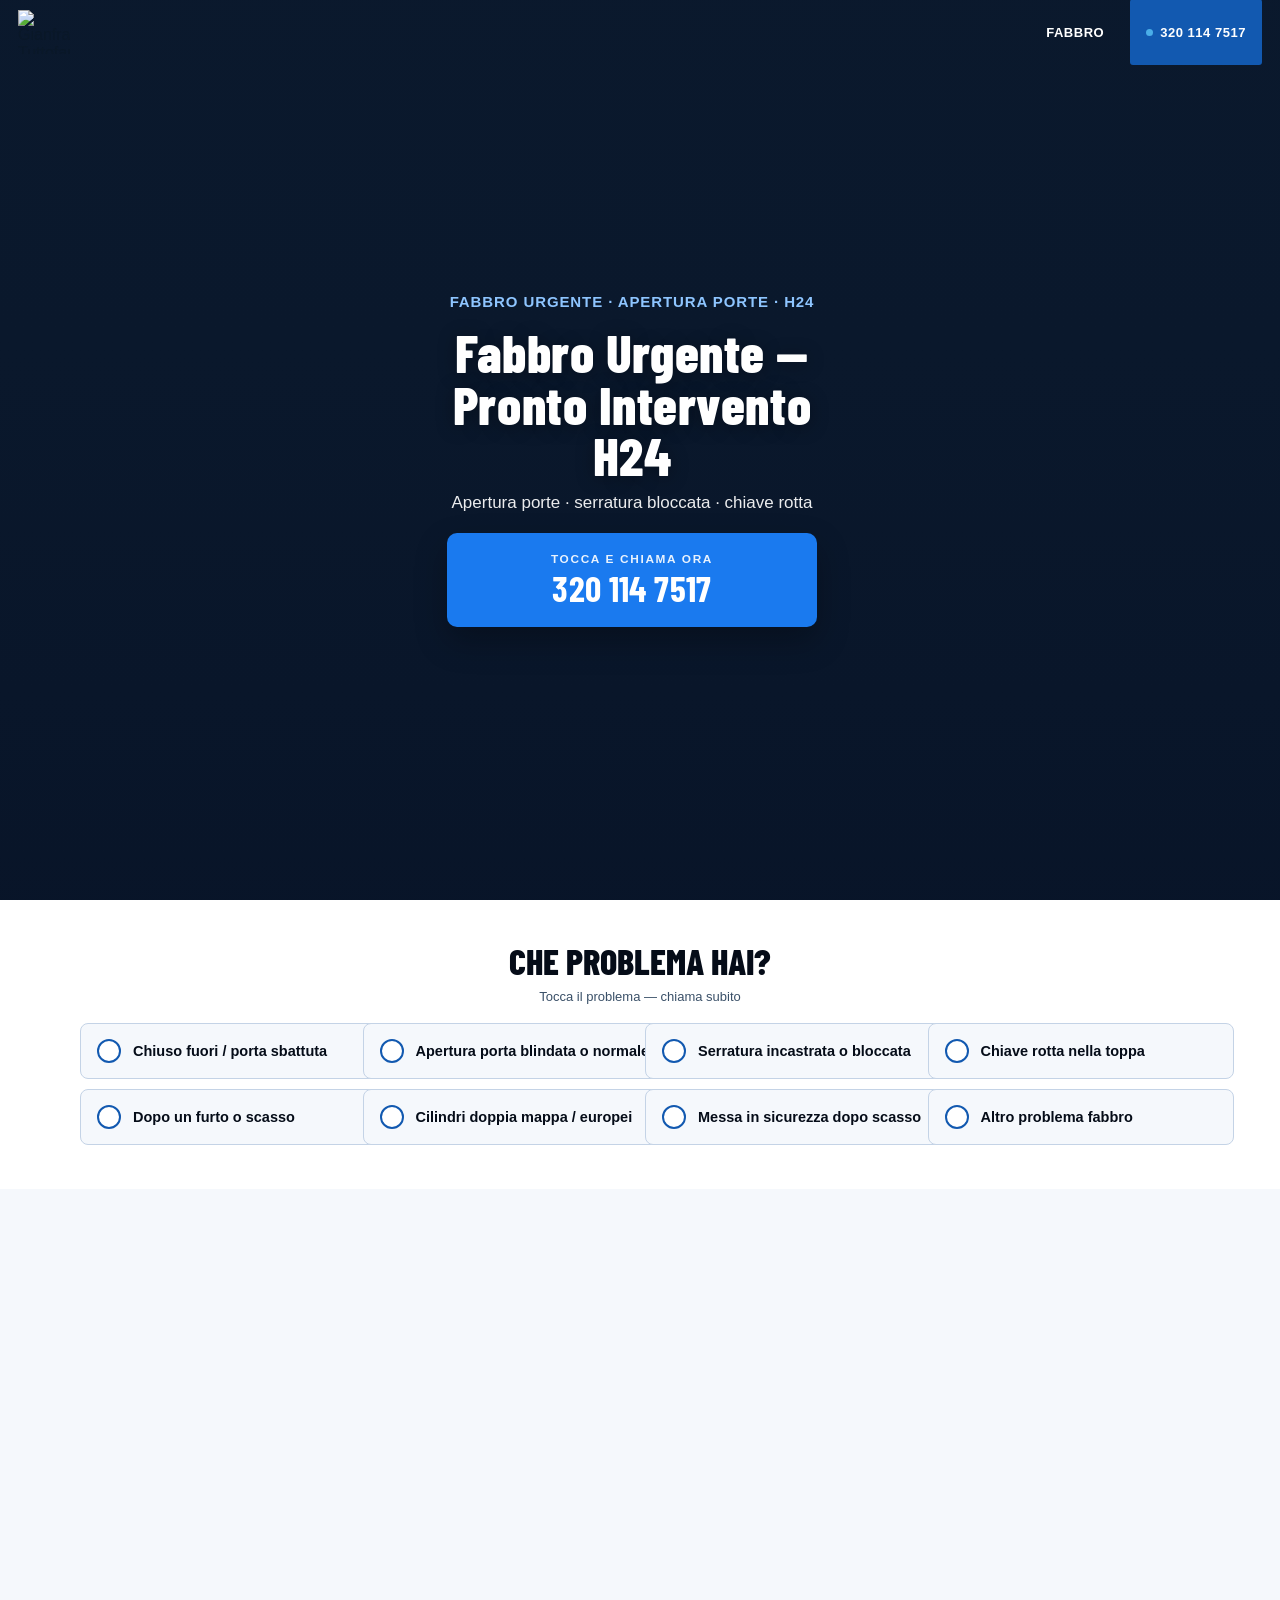
==== fabbro/index.html @ a0b2cba3 "Add full favicon set on Ads landings with cache-bust. Co-authored-by: Cursor <cursoragent@cursor.com" ====
<!DOCTYPE html>
<html lang="it" data-gf-qs-ver="20260913qsmax">
<head>
<meta charset="utf-8">
<meta name="viewport" content="width=device-width, initial-scale=1">
<title>Fabbro Urgente Pronto Intervento H24 | Chiama 320 114 7517</title>
<meta name="description" content="Fabbro urgente H24: apertura porte, serratura bloccata, chiave rotta. Chiama 320 114 7517.">
<meta name="robots" content="index, follow, max-image-preview:large">
<link rel="canonical" href="https://interventi-rapidi.it/fabbro/">
<meta name="theme-color" content="#030912">
<meta name="format-detection" content="telephone=yes">
<meta property="og:type" content="website">
<meta property="og:locale" content="it_IT">
<meta property="og:url" content="https://interventi-rapidi.it/fabbro/">
<meta property="og:title" content="Fabbro Urgente Pronto Intervento H24 | Chiama 320 114 7517">
<meta property="og:description" content="Fabbro urgente H24: apertura porte, serratura bloccata, chiave rotta. Chiama 320 114 7517.">
<meta property="og:image" content="https://interventi-rapidi.it/assets/fabbro-hero-bg.jpg">
<link rel="icon" href="/favicon.ico?v=20260919" sizes="any">
<link rel="icon" type="image/png" sizes="32x32" href="/assets/favicon-32x32.png?v=20260919">
<link rel="icon" type="image/png" sizes="16x16" href="/assets/favicon-16x16.png?v=20260919">
<link rel="apple-touch-icon" sizes="180x180" href="/assets/apple-touch-icon.png?v=20260919">
<script>
(function () {
  window.dataLayer = window.dataLayer || [];
  window.gtag = window.gtag || function () { window.dataLayer.push(arguments); };
  if (!window.__gfConsentDefaultsSet) {
    window.__gfConsentDefaultsSet = true;
    window.gtag('consent', 'default', {
      ad_storage: 'granted', ad_user_data: 'granted', ad_personalization: 'granted',
      analytics_storage: 'granted', functionality_storage: 'granted', security_storage: 'granted',
      wait_for_update: 500
    });
    window.gtag('set', 'ads_data_redaction', false);
    window.gtag('set', 'url_passthrough', true);
  }
})();
</script>
<link rel="preconnect" href="https://fonts.googleapis.com">
<link rel="preconnect" href="https://fonts.gstatic.com" crossorigin>
<link rel="preconnect" href="https://www.googletagmanager.com">
<link rel="preload" as="style" href="https://fonts.googleapis.com/css2?family=Barlow+Condensed:wght@700;800;900&display=swap" onload="this.onload=null;this.rel='stylesheet'">
<noscript><link rel="stylesheet" href="https://fonts.googleapis.com/css2?family=Barlow+Condensed:wght@700;800;900&display=swap"></noscript>
<link rel="preload" href="/assets/logo-white-160.png" as="image">
<link rel="preload" href="/assets/fabbro-hero-bg.webp?v=20260829a" as="image" type="image/webp">
<style>

.gf-hero-copy,
.gf-page-hero__copy {
  min-height: 300px;
  justify-content: center;
  box-sizing: border-box !important;
  width: 100%;
  margin-left: auto;
  margin-right: auto;
  /* Fix content-box padding overflow (right bias) + slight optical left nudge */
  transform: translateX(-8px);
}
.gf-hero-copy h1,
.gf-page-hero__copy h1 {
  min-height: 2.35em;
}
html, body {
  background: #030912;
}
body { margin: 0; }
a { color: inherit; text-decoration: none; }
a:hover { color: #1a72d4; }
@keyframes gfTicker { from { transform: translateX(0); } to { transform: translateX(-50%); } }
@keyframes gfBlink { 0%, 100% { box-shadow: 0 0 0 0 rgba(34,197,94,0.6); opacity: 1; } 50% { box-shadow: 0 0 0 7px rgba(34,197,94,0); opacity: 0.5; } }
details.gf-faq summary::-webkit-details-marker { display:none; }
details.gf-faq summary::after { content:'+'; font-size:22px; font-weight:400; color:#1259b0; line-height:1; }
details.gf-faq[open] summary::after { content:'\2212'; }
.idra-cta {
  display: flex;
  flex-wrap: wrap;
  align-items: stretch;
  justify-content: center;
  gap: 0.75rem;
  margin-top: 0.25rem;
  width: 100%;
}
.idra-dial {
  display: inline-flex;
  flex-direction: column;
  justify-content: center;
  align-items: center;
  gap: 0.2rem;
  text-decoration: none;
  background: #1259b0;
  color: #fff;
  padding: 1.05rem 1.6rem 1.2rem;
  min-height: 56px;
  border-radius: 4px 4px 4px 28px;
  box-shadow: 0 22px 50px rgba(0, 0, 0, 0.35);
  -webkit-tap-highlight-color: rgba(255,255,255,0.15);
  touch-action: manipulation;
  cursor: pointer;
}
.idra-dial:hover { background: #0d3f80; color: #fff; }
.idra-dial small {
  font-size: 0.68rem;
  font-weight: 700;
  letter-spacing: 0.14em;
  text-transform: uppercase;
  opacity: 0.9;
  font-family: -apple-system, BlinkMacSystemFont, 'Segoe UI', Roboto, Helvetica, Arial, sans-serif;
}
.idra-dial strong {
  font-family: 'Barlow Condensed', sans-serif;
  font-size: clamp(1.65rem, 5.5vw, 2.8rem);
  font-weight: 700;
  line-height: 1;
  letter-spacing: 0.01em;
}
.gf-hero-services {
  display: grid;
  grid-template-columns: 1fr;
  justify-items: center;
  gap: 12px;
  margin: 0 auto 22px;
  max-width: 200px;
  width: 100%;
}
.gf-hero-svc {
  display: flex;
  flex-direction: column;
  align-items: center;
  gap: 6px;
  text-decoration: none;
  color: #fff;
  padding: 8px 10px 12px;
  border-radius: 12px;
  transition: background 0.2s ease, transform 0.2s ease;
}
.gf-hero-svc svg {
  width: min(160px, 42vw);
  height: auto;
  display: block;
}
.gf-hero-svc span {
  font-family: 'Barlow Condensed', sans-serif;
  font-weight: 800;
  font-size: clamp(18px, 4vw, 24px);
  text-transform: uppercase;
  letter-spacing: 0.04em;
  color: #fff;
}
.gf-hero-svc small {
  font-size: 11px;
  font-weight: 600;
  letter-spacing: 0.08em;
  text-transform: uppercase;
  color: rgba(255,255,255,0.55);
}
.gf-sticky-call {
  position: fixed;
  bottom: 0;
  left: 0;
  right: 0;
  z-index: 400;
  background: #1259b0;
  padding-bottom: env(safe-area-inset-bottom, 0px);
}
.gf-sticky-call > a {
  display: flex;
  align-items: center;
  justify-content: center;
  gap: 8px;
  width: 100%;
  min-height: 56px;
  height: 56px;
  padding: 0 12px;
  margin: 0;
  box-sizing: border-box;
  color: #fff;
  background: #1259b0;
  border-radius: 0;
  line-height: 1;
  -webkit-tap-highlight-color: rgba(255,255,255,0.15);
  touch-action: manipulation;
  cursor: pointer;
  animation: gfStickyPulse 2.6s ease-in-out infinite;
}
.gf-sticky-call > a:hover { background: #0d3f80; color: #fff; }
.gf-sticky-call svg { flex-shrink: 0; display: block; width: 16px; height: 16px; }
.gf-sticky-call strong {
  font-family: 'Barlow Condensed', sans-serif;
  font-weight: 800;
  font-size: 20px;
  letter-spacing: 0.03em;
  line-height: 1;
  white-space: nowrap;
  text-align: center;
}
@keyframes gfStickyPulse {
  0%, 100% { box-shadow: inset 0 0 0 0 rgba(74,174,232,0); }
  50% { box-shadow: inset 0 0 28px 0 rgba(74,174,232,0.28); }
}
.idra-wa-btn {
  display: inline-flex;
  align-items: center;
  justify-content: center;
  min-width: 72px;
  padding: 0 1.1rem;
  border-radius: 4px 28px 4px 4px;
  background: #25d366;
  color: #fff;
  text-decoration: none;
  box-shadow: 0 22px 50px rgba(0, 0, 0, 0.28);
}
.idra-wa-btn:hover { background: #1ebe57; color: #fff; }
.idra-wa-btn img { width: 30px; height: 30px; display: block; }
.gf-footer-legal {
  max-width: 1120px;
  margin: 0 auto;
  padding: 18px 20px;
  display: flex;
  flex-wrap: wrap;
  align-items: center;
  justify-content: space-between;
  gap: 10px 20px;
}
.gf-footer-grid {
  display: grid;
  grid-template-columns: 1.35fr 0.7fr 0.95fr 1fr;
  gap: 40px 32px;
  max-width: 1120px;
  margin: 0 auto;
  padding: 52px 20px 40px;
}
@media (max-width:900px) {
  .gf-footer-grid { grid-template-columns: 1fr 1fr; gap: 32px 24px; padding: 40px 20px 32px; }
  .gf-footer-legal { padding-bottom: calc(18px + 48px + env(safe-area-inset-bottom)); }
}
@media (max-width:640px) {
  #top.gf-page-hero {
    min-height: 100svh !important;
    height: auto !important;
    padding: 10px 0 calc(56px + env(safe-area-inset-bottom, 0px) + 8px) !important;
  }
  #top.gf-page-hero .gf-page-hero__visual { width: min(88vw, 400px) !important; top: 48% !important; }
  #top.gf-page-hero .gf-page-hero__copy { padding: 20px 18px 52px !important; }
  .gf-footer-grid { grid-template-columns: 1fr; gap: 28px; }
}
@media (min-width:641px) {
  #top.gf-page-hero {
    min-height: 100vh !important;
    min-height: 100svh !important;
  }
}
/* gf-desktop-hero — pack higher so dial+WA fully above fold */
@media (min-width:768px) {
  #top.gf-page-hero {
    min-height: 100svh !important;
    height: 100svh !important;
    max-height: 100svh !important;
    padding: 28px 0 24px !important;
    box-sizing: border-box !important;
    align-items: center !important;
    justify-content: center !important;
    overflow: hidden !important;
  }
  #top.gf-page-hero .gf-page-hero__visual {
    width: min(48vw, 520px) !important;
    top: 46% !important;
    opacity: 0.46 !important;
  }
  #top.gf-page-hero .gf-page-hero__copy {
    max-width: 920px !important;
    padding: 28px 40px 12px !important;
    justify-content: center !important;
    box-sizing: border-box !important;
    margin-left: auto !important;
    margin-right: auto !important;
    align-items: center !important;
    text-align: center !important;
  }
  #top.gf-page-hero .gf-page-hero__copy > div:first-child {
    font-size: 15px !important;
    margin-bottom: 10px !important;
    padding-bottom: 6px !important;
  }
  #top.gf-page-hero h1 {
    font-size: clamp(2.7rem, 4.2vw, 4rem) !important;
    line-height: 0.96 !important;
    margin: 0 auto 10px !important; text-align: center !important;
    max-width: 16ch !important;
  }
  #top.gf-page-hero .gf-page-hero__copy > p {
    font-size: 17px !important;
    line-height: 1.4 !important;
    margin: 0 auto 18px !important; text-align: center !important;
    max-width: 420px !important;
  }
  #top.gf-page-hero .idra-cta {
    gap: 0.85rem !important;
    width: auto !important;
    margin-top: 0 !important;
  }
  #top.gf-page-hero .idra-dial {
    padding: 1.15rem 2.2rem 1.25rem !important;
    min-width: 300px !important;
  }
  #top.gf-page-hero .idra-dial small {
    font-size: 0.74rem !important;
    letter-spacing: 0.14em !important;
  }
  #top.gf-page-hero .idra-dial strong {
    font-size: clamp(2.1rem, 2.8vw, 2.8rem) !important;
  }
  #top.gf-page-hero .idra-wa-btn {
    min-width: 92px !important;
    padding: 0 1.35rem !important;
  }
  #top.gf-page-hero .idra-wa-btn img {
    width: 36px !important;
    height: 36px !important;
  }
}
/* /gf-desktop-hero */

/* Sticky bar taller for Ads CTA + safe body pad */
body { padding-bottom: 58px; }
@media (min-width: 901px) { body { padding-bottom: 0; } }
.gf-sticky-call { z-index: 520; }
.gf-sticky-call > a { height: 56px; gap: 10px; }

/* Mobile first-screen fit: hero + Chiama + numero fully visible (above sticky) */
@media (max-width: 900px) {
  .gf-page-hero__copy { min-height: 0 !important; }
  .gf-page-hero__copy h1 { min-height: 0 !important; }
  #top.gf-page-hero {
    /* Dark continuous to sticky: sticky overlays bottom pad — no paper white gap */
    min-height: 100svh !important;
    height: auto !important;
    padding: 10px 0 calc(56px + env(safe-area-inset-bottom, 0px) + 8px) !important;
    box-sizing: border-box !important;
    align-items: center !important;
    justify-content: center !important;
    overflow: hidden !important;
  }
  body.gf-has-live-avail #top.gf-page-hero {
    padding-top: 44px !important;
  }
  #top.gf-page-hero .gf-page-hero__visual {
    width: min(62vw, 260px) !important;
    top: 46% !important;
    opacity: 0.26 !important;
  }
  #top.gf-page-hero .gf-page-hero__copy {
    padding: 4px 14px 2px !important;
    justify-content: center !important;
    box-sizing: border-box !important;
    margin-left: auto !important;
    margin-right: auto !important;
    align-items: center !important;
    text-align: center !important;
    gap: 0 !important;
  }
  #top.gf-page-hero .gf-page-hero__copy > div:first-child {
    font-size: 14px !important;
    margin-bottom: 8px !important;
    padding-bottom: 5px !important;
  }
  #top.gf-page-hero h1 {
    font-size: clamp(2rem, 8.2vw, 2.75rem) !important;
    font-weight: 800 !important;
    line-height: 1.02 !important;
    margin: 0 auto 8px !important; text-align: center !important;
    max-width: 16ch !important;
  }
  #top.gf-page-hero .gf-page-hero__copy > p {
    font-size: 17px !important;
    line-height: 1.3 !important;
    margin: 0 auto 14px !important; text-align: center !important;
    max-width: 30ch !important;
  }
  #top.gf-page-hero .idra-cta {
    margin-top: 0 !important;
    width: 100% !important;
    max-width: 360px !important;
    margin-left: auto !important;
    margin-right: auto !important;
    justify-content: center !important;
  }
  #top.gf-page-hero .idra-dial {
    width: 100% !important;
    min-width: 0 !important;
    padding: 1rem 1.35rem 1.1rem !important;
    min-height: 64px !important;
  }
  #top.gf-page-hero .idra-dial small {
    font-size: 0.76rem !important;
    letter-spacing: 0.12em !important;
  }
  #top.gf-page-hero .idra-dial strong {
    font-size: clamp(1.9rem, 7.5vw, 2.55rem) !important;
    font-weight: 800 !important;
  }
  #top.gf-page-hero .idra-wa-btn {
    min-width: 60px !important;
    padding: 0 0.75rem !important;
  }
  #top.gf-page-hero .idra-wa-btn img {
    width: 28px !important;
    height: 28px !important;
  }
}

/* Mobile fold pack: H1+CTA solid block ending ~16px above sticky — phones only */
@media (max-width: 640px) {
  #top.gf-page-hero {
    display: flex !important;
    flex-direction: column !important;
    align-items: center !important;
    justify-content: flex-end !important;
    min-height: 100svh !important;
    height: auto !important;
    padding: 12px 0 calc(56px + env(safe-area-inset-bottom, 0px) + 16px) !important;
    box-sizing: border-box !important;
  }
  body.gf-has-live-avail #top.gf-page-hero {
    padding-top: 52px !important;
  }
  #top.gf-page-hero .gf-page-hero__copy {
    width: 100% !important;
    margin-top: 0 !important;
    margin-bottom: 0 !important;
    padding: 4px 14px 0 !important;
    justify-content: flex-end !important;
  }
  #top.gf-page-hero .gf-page-hero__visual {
    top: 40% !important;
  }
}

@media (min-width:901px) { .gf-sticky-call { display: none !important; } }
@media (prefers-reduced-motion: reduce) { * { animation: none !important; } .gf-sticky-call > a { animation: none !important; } }
a, button, input, select, textarea, .idra-dial, .idra-wa-btn { touch-action: manipulation; }
img { max-width: 100%; height: auto; }

.gf-h1:hover{background:var(--blue-d); color:#fff;}
.gf-h2:hover{border-color:var(--blue); background:var(--ice);}
.gf-h3:hover{border-color:var(--blue); background:var(--ice);}
.gf-h4:hover{border-color:var(--blue); background:var(--ice);}
.gf-h5:hover{border-color:var(--blue); background:var(--ice);}
.gf-h6:hover{border-color:var(--blue); background:var(--ice);}
.gf-h7:hover{border-color:var(--blue); background:var(--ice);}
.gf-h8:hover{border-color:var(--blue); background:var(--ice);}
.gf-h9:hover{border-color:var(--blue); background:var(--ice);}
.gf-h10:hover{background:var(--ice); color:var(--text);}
.gf-h11:hover{background:var(--ice); color:var(--text);}
.gf-h12:hover{background:var(--ice); color:var(--text);}
.gf-h13:hover{background:var(--ice); color:var(--text);}
.gf-h14:hover{background:var(--blue-d); color:#fff;}
.gf-h15:hover{color:var(--blue-l);}
.gf-h16:hover{background:var(--blue-d);}
.gf-h17:hover{color:#fff;}
.gf-h18:hover{color:#fff;}
.gf-h19:hover{color:#fff;}
.gf-h20:hover{color:#fff;}
.gf-h21:hover{color:#fff;}
.gf-h22:hover{color:#fff;}
.gf-h23:hover{color:#fff;}
.gf-h24:hover{color:#fff;}
.gf-h25:hover{color:#fff;}
.gf-h26:hover{opacity:0.85;}
.gf-h27:hover{color:rgba(255,255,255,0.85);}
.gf-h28:hover{background:var(--blue-d); color:#fff;}
/* qsmax */
#servizi,#come-lavoro,#chi-siamo,#faq,#contatti{content-visibility:auto;contain-intrinsic-size:1px 800px;}
html,body{margin:0}
</style>
<script type="application/ld+json">
{
  "@context": "https://schema.org",
  "@type": "EmergencyService",
  "name": "Interventi Rapidi — Fabbro Urgente",
  "telephone": "+393201147517",
  "url": "https://interventi-rapidi.it/fabbro.html",
  "image": "https://interventi-rapidi.it/assets/fabbro-hero-bg.jpg",
  "description": "Fabbro urgente H24: apertura porte, serratura bloccata, chiave rotta. Chiama 320 114 7517.",
  "areaServed": "IT",
  "availableLanguage": "it"
}
</script>
<script src="/ads-qs-match.js?v=20260913qsmax"></script>
<script src="/tracking-config.js?v=20260914tel"></script>
<script src="/dni-early.js?v=20260820b"></script>
<script src="/consent-ads.js?v=20260914tel" defer></script>
</head>
<body>
<div id="gf-ads-phone-seed" style="position:fixed;left:-9999px;top:0;z-index:-1;width:280px;height:auto;padding:6px;font:14px/1.4 sans-serif;pointer-events:none;">
  Emergenza casa H24 — chiama <a data-gf-phone-track="phone_click_contatto" href="tel:+393201147517">320 114 7517</a>
</div>
<div style="--ink:#050c18; --ink2:#0a1828; --deep:#030912; --paper:#f5f8fc; --paper2:#ffffff; --ice:#e8f2fd; --line:#c4d3e6; --blue:#1259b0; --blue-d:#0d3f80; --blue-l:#6BB5FF; --aqua:#4aaee8; --text:#0a1828; --muted:#3a5068; --wa:#25d366; --wa-d:#1fb558; font-family:-apple-system,BlinkMacSystemFont,'Segoe UI',Roboto,Helvetica,Arial,sans-serif; background:var(--paper); color:var(--text); overflow-x:hidden; width:100%; padding-top:0;
">

  <nav style="position:fixed; top:0; left:0; right:0; z-index:500; height:64px; display:flex; align-items:center; gap:12px; padding:0 18px; background:transparent; border-bottom:0; backdrop-filter:none;">
    <a href="index.html" style="display:flex; align-items:center; min-width:0;"><img src="assets/logo-white-160.png" alt="Gianfranco Tuttofare &mdash; Fabbro urgente H24" width="160" height="135" decoding="async" fetchpriority="low" style="height:44px; width:auto; flex-shrink:0;"></a>
    <div style="display:flex; align-items:center; gap:14px; margin-left:auto; margin-right:14px;">
      <a href="fabbro.html" style="font-size:13px; font-weight:700; letter-spacing:0.04em; text-transform:uppercase; color:#fff;">Fabbro</a>
    </div>
    <a class="gf-h1" data-gf-phone-track="phone_click_hero" href="tel:+393201147517" aria-label="Chiama subito 320 114 7517" style="display:inline-flex; align-items:center; gap:7px; background:var(--blue); color:#fff; padding:11px 16px; min-height:44px; border-radius:3px; font-size:13px; font-weight:700; letter-spacing:0.04em; white-space:nowrap; flex-shrink:0;">
      <span style="width:7px; height:7px; border-radius:50%; background:var(--aqua); flex-shrink:0;"></span>320 114 7517
    </a>
  </nav>

  <main id="main-content">
  <section id="top" class="gf-page-hero gf-page-hero--photo" style="position:relative; min-height:100vh; min-height:100svh; display:flex; align-items:flex-end; justify-content:center; overflow:hidden; background:#0b1a2e url(assets/fabbro-hero-bg.jpg?v=20260829a) center 40%/cover no-repeat; padding:20px 0 24px; box-sizing:border-box;">
    <div style="position:absolute; inset:0; background:linear-gradient(180deg, rgba(8,20,40,0.2) 0%, rgba(8,20,40,0.35) 42%, rgba(8,20,40,0.88) 100%); pointer-events:none; z-index:1;"></div>
    <div class="gf-page-hero__copy" style="position:relative; z-index:2; box-sizing:border-box; width:100%; max-width:640px; margin:0 auto; padding:20px 18px 12px; display:flex; flex-direction:column; align-items:center; text-align:center;">
      <div id="gf-hero-eyebrow" style="font-size:12px; font-weight:700; letter-spacing:0.06em; text-transform:uppercase; color:#8ec5ff; margin-bottom:10px;">Fabbro urgente · Pronto intervento fabbro · Apertura porte H24</div>
      <h1 style="font-family:'Barlow Condensed',sans-serif; font-weight:800; color:#fff; font-size:clamp(2rem,7.5vw,3.4rem); line-height:0.96; margin:0 0 10px; letter-spacing:0.01em; max-width:18ch; text-shadow:0 2px 18px rgba(0,0,0,0.35);">
        <span id="gf-hero-title">Fabbro Urgente — Pronto Intervento H24</span>
      </h1>
      <p id="gf-hero-sub" style="margin:0 0 14px; font-size:15px; line-height:1.4; color:rgba(255,255,255,0.92); max-width:36ch;">Apertura porte · serratura bloccata · chiave rotta</p>
      <p class="gf-geo-avail" data-gf-geo-avail hidden></p>
      <div class="idra-cta" style="margin-top:2px; width:100%; max-width:340px;">
        <a data-gf-phone-track="phone_click_hero" class="idra-dial" href="tel:+393201147517" aria-label="Tocca e chiama 320 114 7517" style="width:100%; border-radius:10px; background:#1a7aef; box-shadow:0 14px 32px rgba(0,0,0,0.28);">
          <small>Tocca e chiama ora</small>
          <strong>320 114 7517</strong>
        </a>
      </div>
    </div>
  </section>
<section id="problema" style="padding:44px 20px; background:#fff;">
    <div style="max-width:1120px; margin:0 auto;">
      <h2 style="font-family:'Barlow Condensed',sans-serif; font-weight:800; text-transform:uppercase; font-size:clamp(26px,5vw,36px); line-height:0.94; margin:0 0 18px; color:var(--ink); text-align:center;">Che problema hai?</h2>
      <p style="text-align:center; font-size:13px; color:var(--muted); margin:-8px 0 16px; line-height:1.45;">Tocca il problema — chiama subito</p>
            <div style="display:grid; grid-template-columns:repeat(auto-fit,minmax(220px,1fr)); gap:10px;">
          <a class="gf-h2" href="tel:+393201147517" data-gf-phone-track="phone_click_problema" data-gf-pick="Chiuso fuori / porta sbattuta" style="display:flex; text-decoration:none; color:inherit; align-items:center; gap:12px; text-align:left; width:100%; background:var(--paper); border:1.5px solid var(--line); border-radius:8px; padding:15px 16px; font-family:inherit; font-size:14.5px; font-weight:600; color:var(--ink); cursor:pointer;" role="button">
            <span style="flex-shrink:0; width:20px; height:20px; border-radius:50%; border:2px solid var(--blue); background:#fff;"></span>
            Chiuso fuori / porta sbattuta
          </a>
          <a class="gf-h3" href="tel:+393201147517" data-gf-phone-track="phone_click_problema" data-gf-pick="Apertura porta blindata o normale" style="display:flex; text-decoration:none; color:inherit; align-items:center; gap:12px; text-align:left; width:100%; background:var(--paper); border:1.5px solid var(--line); border-radius:8px; padding:15px 16px; font-family:inherit; font-size:14.5px; font-weight:600; color:var(--ink); cursor:pointer;" role="button">
            <span style="flex-shrink:0; width:20px; height:20px; border-radius:50%; border:2px solid var(--blue); background:#fff;"></span>
            Apertura porta blindata o normale
          </a>
          <a class="gf-h4" href="tel:+393201147517" data-gf-phone-track="phone_click_problema" data-gf-pick="Serratura incastrata o bloccata" style="display:flex; text-decoration:none; color:inherit; align-items:center; gap:12px; text-align:left; width:100%; background:var(--paper); border:1.5px solid var(--line); border-radius:8px; padding:15px 16px; font-family:inherit; font-size:14.5px; font-weight:600; color:var(--ink); cursor:pointer;" role="button">
            <span style="flex-shrink:0; width:20px; height:20px; border-radius:50%; border:2px solid var(--blue); background:#fff;"></span>
            Serratura incastrata o bloccata
          </a>
          <a class="gf-h5" href="tel:+393201147517" data-gf-phone-track="phone_click_problema" data-gf-pick="Chiave rotta nella toppa" style="display:flex; text-decoration:none; color:inherit; align-items:center; gap:12px; text-align:left; width:100%; background:var(--paper); border:1.5px solid var(--line); border-radius:8px; padding:15px 16px; font-family:inherit; font-size:14.5px; font-weight:600; color:var(--ink); cursor:pointer;" role="button">
            <span style="flex-shrink:0; width:20px; height:20px; border-radius:50%; border:2px solid var(--blue); background:#fff;"></span>
            Chiave rotta nella toppa
          </a>
          <a class="gf-h6" href="tel:+393201147517" data-gf-phone-track="phone_click_problema" data-gf-pick="Dopo un furto o scasso" style="display:flex; text-decoration:none; color:inherit; align-items:center; gap:12px; text-align:left; width:100%; background:var(--paper); border:1.5px solid var(--line); border-radius:8px; padding:15px 16px; font-family:inherit; font-size:14.5px; font-weight:600; color:var(--ink); cursor:pointer;" role="button">
            <span style="flex-shrink:0; width:20px; height:20px; border-radius:50%; border:2px solid var(--blue); background:#fff;"></span>
            Dopo un furto o scasso
          </a>
          <a class="gf-h7" href="tel:+393201147517" data-gf-phone-track="phone_click_problema" data-gf-pick="Cilindri doppia mappa / europei" style="display:flex; text-decoration:none; color:inherit; align-items:center; gap:12px; text-align:left; width:100%; background:var(--paper); border:1.5px solid var(--line); border-radius:8px; padding:15px 16px; font-family:inherit; font-size:14.5px; font-weight:600; color:var(--ink); cursor:pointer;" role="button">
            <span style="flex-shrink:0; width:20px; height:20px; border-radius:50%; border:2px solid var(--blue); background:#fff;"></span>
            Cilindri doppia mappa / europei
          </a>
          <a class="gf-h8" href="tel:+393201147517" data-gf-phone-track="phone_click_problema" data-gf-pick="Messa in sicurezza dopo scasso" style="display:flex; text-decoration:none; color:inherit; align-items:center; gap:12px; text-align:left; width:100%; background:var(--paper); border:1.5px solid var(--line); border-radius:8px; padding:15px 16px; font-family:inherit; font-size:14.5px; font-weight:600; color:var(--ink); cursor:pointer;" role="button">
            <span style="flex-shrink:0; width:20px; height:20px; border-radius:50%; border:2px solid var(--blue); background:#fff;"></span>
            Messa in sicurezza dopo scasso
          </a>
          <a class="gf-h9" href="tel:+393201147517" data-gf-phone-track="phone_click_problema" data-gf-pick="Altro problema fabbro" style="display:flex; text-decoration:none; color:inherit; align-items:center; gap:12px; text-align:left; width:100%; background:var(--paper); border:1.5px solid var(--line); border-radius:8px; padding:15px 16px; font-family:inherit; font-size:14.5px; font-weight:600; color:var(--ink); cursor:pointer;" role="button">
            <span style="flex-shrink:0; width:20px; height:20px; border-radius:50%; border:2px solid var(--blue); background:#fff;"></span>
            Altro problema fabbro
          </a>
      </div>
    </div>
  </section>

  <section id="servizi" style="padding:56px 20px;">
    <div style="max-width:1120px; margin:0 auto;">
      <div style="display:inline-flex; align-items:center; gap:8px; font-size:11px; font-weight:700; letter-spacing:0.14em; text-transform:uppercase; color:var(--blue); margin-bottom:10px;"><span style="width:16px; height:2px; background:var(--blue); flex-shrink:0;"></span>I nostri servizi</div>
      <h2 style="font-family:'Barlow Condensed',sans-serif; font-weight:800; text-transform:uppercase; font-size:clamp(28px,5.4vw,40px); line-height:0.94; margin:0 0 12px; color:var(--ink);">Fabbro urgente H24.<br>Un solo numero.</h2>
      <p style="color:var(--muted); font-size:15px; line-height:1.75; max-width:640px; margin:0;">Apertura porte, cambio serrature, blindate e messa in sicurezza. Pronto intervento, quando serve.</p>
      <div style="display:grid; grid-template-columns:1fr 1fr; gap:1.5px; background:var(--line); margin-top:26px; border:1px solid var(--line);">
        <a class="gf-h10" data-gf-phone-track="phone_click_urgenza" href="tel:+393201147517" style="display:block; background:#fff; padding:26px 24px;">
          <div style="font-family:'Barlow Condensed',sans-serif; font-size:42px; font-weight:900; color:#1259b0; line-height:1; margin-bottom:6px;">01</div>
          <h3 style="font-family:'Barlow Condensed',sans-serif; font-size:19px; font-weight:800; text-transform:uppercase; letter-spacing:0.02em; color:var(--ink); margin:0 0 7px;">Apertura Porte H24</h3>
          <p style="font-size:13px; color:var(--muted); line-height:1.7; margin:0 0 14px;">Porta sbattuta, chiave rotta nella toppa, serratura che gira a vuoto: apriamo senza rovinare la porta, a qualsiasi ora.</p>
          <span style="font-size:12px; font-weight:700; color:var(--blue); text-transform:uppercase; letter-spacing:0.05em;">Chiama per un'urgenza &rarr;</span>
        </a>
        <a class="gf-h11" data-gf-phone-track="phone_click_perdite" href="tel:+393201147517" style="display:block; background:#fff; padding:26px 24px;">
          <div style="font-family:'Barlow Condensed',sans-serif; font-size:42px; font-weight:900; color:#1259b0; line-height:1; margin-bottom:6px;">02</div>
          <h3 style="font-family:'Barlow Condensed',sans-serif; font-size:19px; font-weight:800; text-transform:uppercase; letter-spacing:0.02em; color:var(--ink); margin:0 0 7px;">Cambio e Riparazione Serrature</h3>
          <p style="font-size:13px; color:var(--muted); line-height:1.7; margin:0 0 14px;">Serratura rotta o dopo un tentativo di scasso? Sostituiamo con serrature nuove e più sicure, spesso in giornata.</p>
          <span style="font-size:12px; font-weight:700; color:var(--blue); text-transform:uppercase; letter-spacing:0.05em;">Chiama per la serratura &rarr;</span>
        </a>
        <a class="gf-h12" data-gf-phone-track="phone_click_scarichi" href="tel:+393201147517" style="display:block; background:#fff; padding:26px 24px;">
          <div style="font-family:'Barlow Condensed',sans-serif; font-size:42px; font-weight:900; color:#1259b0; line-height:1; margin-bottom:6px;">03</div>
          <h3 style="font-family:'Barlow Condensed',sans-serif; font-size:19px; font-weight:800; text-transform:uppercase; letter-spacing:0.02em; color:var(--ink); margin:0 0 7px;">Serrature di Sicurezza e Blindate</h3>
          <p style="font-size:13px; color:var(--muted); line-height:1.7; margin:0 0 14px;">Vuoi dormire tranquillo? Installiamo serrature di sicurezza, cilindri europei e difese anti-effrazione su porte blindate.</p>
          <span style="font-size:12px; font-weight:700; color:var(--blue); text-transform:uppercase; letter-spacing:0.05em;">Chiedi un consiglio &rarr;</span>
        </a>
        <a class="gf-h13" data-gf-phone-track="phone_click_generico" href="tel:+393201147517" style="display:block; background:#fff; padding:26px 24px;">
          <div style="font-family:'Barlow Condensed',sans-serif; font-size:42px; font-weight:900; color:#1259b0; line-height:1; margin-bottom:6px;">04</div>
          <h3 style="font-family:'Barlow Condensed',sans-serif; font-size:19px; font-weight:800; text-transform:uppercase; letter-spacing:0.02em; color:var(--ink); margin:0 0 7px;">Messa in Sicurezza</h3>
          <p style="font-size:13px; color:var(--muted); line-height:1.7; margin:0 0 14px;">Dopo un furto o un tentativo di scasso: chiudiamo e mettiamo in sicurezza la porta, con serrature e cilindri nuovi.</p>
          <span style="font-size:12px; font-weight:700; color:var(--blue); text-transform:uppercase; letter-spacing:0.05em;">Chiama per la messa in sicurezza &rarr;</span>
        </a>
      </div>
    </div>
  </section>

  <section id="come-lavoro" style="padding:56px 20px; background:var(--ice);">
    <div style="max-width:1120px; margin:0 auto;">
      <div style="display:inline-flex; align-items:center; gap:8px; font-size:11px; font-weight:700; letter-spacing:0.14em; text-transform:uppercase; color:var(--blue); margin-bottom:10px;"><span style="width:16px; height:2px; background:var(--blue); flex-shrink:0;"></span>Come lavoriamo</div>
      <h2 style="font-family:'Barlow Condensed',sans-serif; font-weight:800; text-transform:uppercase; font-size:clamp(28px,5.4vw,40px); line-height:0.94; margin:0 0 8px; color:var(--ink);">Tre passaggi.<br>Nessuna sorpresa.</h2>
      <div style="display:grid; grid-template-columns:repeat(auto-fit,minmax(230px,1fr)); border:1px solid var(--line); margin-top:22px; background:#fff;">
        <div style="padding:26px 22px; border-bottom:1px solid var(--line);">
          <div style="font-family:'Barlow Condensed',sans-serif; font-size:40px; font-weight:900; color:#1259b0; line-height:1; margin-bottom:8px;">01</div>
          <div style="font-family:'Barlow Condensed',sans-serif; font-size:16px; font-weight:800; text-transform:uppercase; letter-spacing:0.03em; color:var(--ink); margin-bottom:5px;">Ci chiami</div>
          <p style="font-size:13px; color:var(--muted); line-height:1.7; margin:0;">Rispondiamo subito e ci racconti il problema in due minuti.</p>
        </div>
        <div style="padding:26px 22px; border-bottom:1px solid var(--line);">
          <div style="font-family:'Barlow Condensed',sans-serif; font-size:40px; font-weight:900; color:#1259b0; line-height:1; margin-bottom:8px;">02</div>
          <div style="font-family:'Barlow Condensed',sans-serif; font-size:16px; font-weight:800; text-transform:uppercase; letter-spacing:0.03em; color:var(--ink); margin-bottom:5px;">Arriviamo</div>
          <p style="font-size:13px; color:var(--muted); line-height:1.7; margin:0;">Il prima possibile, in base a traffico e distanza, con l'attrezzatura giusta per il guasto.</p>
        </div>
        <div style="padding:26px 22px; border-bottom:1px solid var(--line);">
          <div style="font-family:'Barlow Condensed',sans-serif; font-size:40px; font-weight:900; color:#1259b0; line-height:1; margin-bottom:8px;">03</div>
          <div style="font-family:'Barlow Condensed',sans-serif; font-size:16px; font-weight:800; text-transform:uppercase; letter-spacing:0.03em; color:var(--ink); margin-bottom:5px;">Risolviamo</div>
          <p style="font-size:13px; color:var(--muted); line-height:1.7; margin:0;">Ti diciamo il costo prima di iniziare. Nessuna sorpresa alla fine del lavoro.</p>
        </div>
      </div>
    </div>
  </section>


  <section id="chi-siamo" style="background:var(--ink2);">
    <div style="max-width:1120px; margin:0 auto; display:grid; grid-template-columns:repeat(auto-fit,minmax(300px,1fr));">
      <div style="padding:52px 24px;">
        <div style="display:inline-flex; align-items:center; gap:8px; font-size:11px; font-weight:700; letter-spacing:0.14em; text-transform:uppercase; color:rgba(255,255,255,0.78); margin-bottom:10px;"><span style="width:16px; height:2px; background:rgba(255,255,255,0.35); flex-shrink:0;"></span>Perché chiamare noi</div>
        <h2 style="font-family:'Barlow Condensed',sans-serif; font-weight:800; text-transform:uppercase; font-size:clamp(28px,5.4vw,40px); line-height:0.94; margin:0 0 14px; color:#fff;">Una voce vera.<br>Un intervento vero.</h2>
        <p style="font-size:15px; line-height:1.7; color:rgba(255,255,255,0.78); margin:0 0 20px;">Chiami, rispondiamo subito. Nessun centralino: in pochi minuti il tecnico è in arrivo.</p>
        <div style="display:flex; flex-direction:column; gap:11px;">
          <div style="display:flex; align-items:flex-start; gap:11px; font-size:13.5px; color:rgba(255,255,255,0.72);"><span style="flex-shrink:0; width:17px; height:17px; background:var(--blue); border-radius:50%; margin-top:2px; display:flex; align-items:center; justify-content:center;"><svg width="9" height="9" viewBox="0 0 24 24" fill="none" stroke="#fff" stroke-width="3.5" stroke-linecap="round" stroke-linejoin="round"><polyline points="20 6 9 17 4 12"></polyline></svg></span>Disponibilità reale H24, festivi compresi</div>
          <div style="display:flex; align-items:flex-start; gap:11px; font-size:13.5px; color:rgba(255,255,255,0.72);"><span style="flex-shrink:0; width:17px; height:17px; background:var(--blue); border-radius:50%; margin-top:2px; display:flex; align-items:center; justify-content:center;"><svg width="9" height="9" viewBox="0 0 24 24" fill="none" stroke="#fff" stroke-width="3.5" stroke-linecap="round" stroke-linejoin="round"><polyline points="20 6 9 17 4 12"></polyline></svg></span>Costo comunicato prima di iniziare il lavoro</div>
          <div style="display:flex; align-items:flex-start; gap:11px; font-size:13.5px; color:rgba(255,255,255,0.72);"><span style="flex-shrink:0; width:17px; height:17px; background:var(--blue); border-radius:50%; margin-top:2px; display:flex; align-items:center; justify-content:center;"><svg width="9" height="9" viewBox="0 0 24 24" fill="none" stroke="#fff" stroke-width="3.5" stroke-linecap="round" stroke-linejoin="round"><polyline points="20 6 9 17 4 12"></polyline></svg></span>Persona vera al telefono: niente call center</div>
        </div>
      </div>
      <div style="display:grid; grid-template-columns:1fr 1fr; gap:1.5px; background:rgba(255,255,255,0.08);">
        <div style="background:var(--blue); padding:30px 16px; text-align:center; display:flex; flex-direction:column; justify-content:center; gap:5px;">
          <div style="font-family:'Barlow Condensed',sans-serif; font-size:34px; font-weight:900; color:#fff; line-height:1;">H24</div>
          <div style="font-size:10px; font-weight:600; letter-spacing:0.1em; text-transform:uppercase; color:rgba(255,255,255,0.8);">Reperibilità reale</div>
        </div>
        <div style="background:var(--ink2); padding:30px 16px; text-align:center; border:1px solid rgba(255,255,255,0.06); display:flex; flex-direction:column; justify-content:center; gap:5px;">
          <div style="font-family:'Barlow Condensed',sans-serif; font-size:34px; font-weight:900; color:#fff; line-height:1;">Rapido</div>
          <div style="font-size:10px; font-weight:600; letter-spacing:0.1em; text-transform:uppercase; color:rgba(255,255,255,0.78);">Arrivo in zona</div>
        </div>
        <div style="background:var(--ink2); padding:30px 16px; text-align:center; border:1px solid rgba(255,255,255,0.06); display:flex; flex-direction:column; justify-content:center; gap:5px;">
          <div style="font-family:'Barlow Condensed',sans-serif; font-size:34px; font-weight:900; color:#fff; line-height:1;">7/7</div>
          <div style="font-size:10px; font-weight:600; letter-spacing:0.1em; text-transform:uppercase; color:rgba(255,255,255,0.78);">Tutti i giorni</div>
        </div>
        <div style="background:var(--ink2); padding:30px 16px; text-align:center; border:1px solid rgba(255,255,255,0.06); display:flex; flex-direction:column; justify-content:center; gap:5px;">
          <div style="font-family:'Barlow Condensed',sans-serif; font-size:34px; font-weight:900; color:#fff; line-height:1;">0</div>
          <div style="font-size:10px; font-weight:600; letter-spacing:0.1em; text-transform:uppercase; color:rgba(255,255,255,0.78);">Call center e attese</div>
        </div>
      </div>
    </div>
  </section>

<section id="faq" style="padding:56px 20px; background:var(--ice);">
    <div style="max-width:820px; margin:0 auto;">
      <div style="display:inline-flex; align-items:center; gap:8px; font-size:11px; font-weight:700; letter-spacing:0.14em; text-transform:uppercase; color:var(--blue); margin-bottom:10px;"><span style="width:16px; height:2px; background:var(--blue); flex-shrink:0;"></span>Domande frequenti</div>
      <h2 style="font-family:'Barlow Condensed',sans-serif; font-weight:800; text-transform:uppercase; font-size:clamp(28px,5.4vw,40px); line-height:0.94; margin:0 0 4px; color:var(--ink);">Le risposte,<br>prima di chiamare.</h2>
      <div style="display:flex; flex-direction:column; gap:10px; margin-top:22px;">
        <details class="gf-faq" name="gf-faq" style="background:#fff; border:1px solid var(--line); border-radius:8px; overflow:hidden;"><summary style="display:flex; justify-content:space-between; align-items:center; gap:12px; padding:16px 18px; cursor:pointer; font-weight:700; font-size:15px; color:var(--ink); list-style:none;">Sono chiuso fuori, in quanto arrivate?</summary><div style="padding:0 18px 16px; color:var(--muted); font-size:14px; line-height:1.7;">Il prima possibile, tempi indicativi in base a traffico e distanza. Quando possibile apriamo senza rovinare la porta.</div></details>
        <details class="gf-faq" name="gf-faq" style="background:#fff; border:1px solid var(--line); border-radius:8px; overflow:hidden;"><summary style="display:flex; justify-content:space-between; align-items:center; gap:12px; padding:16px 18px; cursor:pointer; font-weight:700; font-size:15px; color:var(--ink); list-style:none;">Aprite anche porte blindate?</summary><div style="padding:0 18px 16px; color:var(--muted); font-size:14px; line-height:1.7;">Sì, blindate e normali. Sostituiamo e ripariamo cilindri a doppia mappa ed europei.</div></details>
        <details class="gf-faq" name="gf-faq" style="background:#fff; border:1px solid var(--line); border-radius:8px; overflow:hidden;"><summary style="display:flex; justify-content:space-between; align-items:center; gap:12px; padding:16px 18px; cursor:pointer; font-weight:700; font-size:15px; color:var(--ink); list-style:none;">Rispondete anche di notte?</summary><div style="padding:0 18px 16px; color:var(--muted); font-size:14px; line-height:1.7;">Sì, H24 tutti i giorni. Risponde una persona vera, non una segreteria.</div></details>
        <details class="gf-faq" name="gf-faq" style="background:#fff; border:1px solid var(--line); border-radius:8px; overflow:hidden;"><summary style="display:flex; justify-content:space-between; align-items:center; gap:12px; padding:16px 18px; cursor:pointer; font-weight:700; font-size:15px; color:var(--ink); list-style:none;">Quanto costa l'intervento?</summary><div style="padding:0 18px 16px; color:var(--muted); font-size:14px; line-height:1.7;">Ti comunichiamo il prezzo prima di iniziare. Di norma non chiediamo anticipo.</div></details>
        <details class="gf-faq" name="gf-faq" style="background:#fff; border:1px solid var(--line); border-radius:8px; overflow:hidden;"><summary style="display:flex; justify-content:space-between; align-items:center; gap:12px; padding:16px 18px; cursor:pointer; font-weight:700; font-size:15px; color:var(--ink); list-style:none;">In quali zone intervenite?</summary><div style="padding:0 18px 16px; color:var(--muted); font-size:14px; line-height:1.7;">Al telefono ti confermiamo subito se possiamo raggiungere la tua zona.</div></details>
        <details class="gf-faq" name="gf-faq" style="background:#fff; border:1px solid var(--line); border-radius:8px; overflow:hidden;"><summary style="display:flex; justify-content:space-between; align-items:center; gap:12px; padding:16px 18px; cursor:pointer; font-weight:700; font-size:15px; color:var(--ink); list-style:none;">Cosa fate oltre all'apertura porte?</summary><div style="padding:0 18px 16px; color:var(--muted); font-size:14px; line-height:1.7;">Cambio e riparazione serrature, cilindri (doppia mappa ed europei), messa in sicurezza dopo scasso, riparazione basculanti e tapparelle. Pronto intervento H24.</div></details>
      </div>
      <div style="margin-top:22px; text-align:center;">
        <a class="gf-h14" data-gf-phone-track="phone_click_contatto" href="tel:+393201147517" style="display:inline-flex; align-items:center; gap:9px; background:var(--blue); color:#fff; font-family:'Barlow Condensed',sans-serif; font-weight:800; font-size:20px; text-transform:uppercase; letter-spacing:0.02em; padding:15px 28px; border-radius:3px;">Un'altra domanda? Chiama 320 114 7517</a>
      </div>
    </div>
  </section>

  <section id="contatti" style="background:var(--ink);">
    <div style="max-width:1120px; margin:0 auto; display:grid; grid-template-columns:repeat(auto-fit,minmax(300px,1fr));">
      <div style="padding:52px 24px;">
        <div style="display:inline-flex; align-items:center; gap:8px; font-size:11px; font-weight:700; letter-spacing:0.14em; text-transform:uppercase; color:rgba(255,255,255,0.78); margin-bottom:10px;"><span style="width:16px; height:2px; background:rgba(255,255,255,0.35); flex-shrink:0;"></span>Contatti</div>
        <h2 style="font-family:'Barlow Condensed',sans-serif; font-weight:800; text-transform:uppercase; font-size:clamp(28px,5.4vw,40px); line-height:0.94; margin:0 0 12px; color:#fff;">Chiamaci <span style="color:var(--blue-l);">ora</span>.</h2>
        <p style="font-size:13px; color:rgba(255,255,255,0.5); line-height:1.8; margin:0 0 22px;">Per urgenze il telefono è sempre la via più rapida. Per richieste non urgenti usa il modulo qui a fianco: ti rispondiamo su WhatsApp.</p>
        <div style="padding:14px 0; border-top:1px solid rgba(255,255,255,0.08);">
          <div style="font-size:10px; font-weight:600; letter-spacing:0.14em; text-transform:uppercase; color:rgba(255,255,255,0.72); margin-bottom:4px;">Telefono</div>
          <a class="gf-h15" data-gf-phone-track="phone_click_contatto" href="tel:+393201147517" style="font-family:'Barlow Condensed',sans-serif; font-size:32px; font-weight:800; color:var(--blue-l); letter-spacing:0.01em;">320 114 7517</a>
        </div>
        <div style="padding:14px 0; border-top:1px solid rgba(255,255,255,0.08);">
          <div style="font-size:10px; font-weight:600; letter-spacing:0.14em; text-transform:uppercase; color:rgba(255,255,255,0.72); margin-bottom:4px;">Zona di intervento</div>
          <span style="font-family:'Barlow Condensed',sans-serif; font-size:19px; font-weight:700; color:#fff;">Conferma zona al telefono</span>
        </div>
        <div style="padding:14px 0; border-top:1px solid rgba(255,255,255,0.08);">
          <div style="font-size:10px; font-weight:600; letter-spacing:0.14em; text-transform:uppercase; color:rgba(255,255,255,0.72); margin-bottom:4px;">Gianfranco Tuttofare di Cannarile Gianfranco</div>
          <span style="font-size:13px; color:rgba(255,255,255,0.6); display:block;">Rispondiamo al telefono H24</span>
          
        </div>
        <div class="idra-cta" style="justify-content:flex-start; margin-top:18px;">
          <a data-gf-phone-track="phone_click_contatto" class="idra-dial" href="tel:+393201147517" aria-label="Tocca e chiama 320 114 7517" style="box-shadow:none;">
            <small>Tocca e chiama ora</small>
            <strong>320 114 7517</strong>
          </a>
          <a class="idra-wa-btn" href="https://wa.me/393201147517?text=Ciao%2C%20ho%20bisogno%20di%20un%20fabbro%20urgente." target="_blank" rel="noopener noreferrer" aria-label="WhatsApp" style="box-shadow:none;">
            <img src="assets/whatsapp.svg" width="30" height="30" alt="" decoding="async">
          </a>
        </div>
      </div>
      <div style="background:var(--ink2); padding:52px 24px;">
        <div style="font-family:'Barlow Condensed',sans-serif; font-size:24px; font-weight:800; text-transform:uppercase; color:#fff; margin-bottom:4px;">Scrivici il problema</div>
        <div style="font-size:12px; color:rgba(255,255,255,0.72); margin-bottom:20px;">Per urgenze chiama subito <a data-gf-phone-track="phone_click_contatto" href="tel:+393201147517" style="color:#6BB5FF; font-weight:700; text-decoration:underline;">320 114 7517</a>. Il modulo è per richieste non urgenti.</div>
        <form id="gf-contact-form" style="display:flex; flex-direction:column; gap:14px;">
          <div style="display:flex; flex-direction:column; gap:5px;">
            <label for="gf-contact-name" style="font-size:11px; font-weight:600; color:rgba(255,255,255,0.7);">Nome</label>
            <input id="gf-contact-name" name="name" type="text" autocomplete="name" aria-label="Nome" required style="width:100%; box-sizing:border-box; border:1.5px solid rgba(255,255,255,0.15); border-radius:6px; padding:11px 13px; font-size:15px; font-family:inherit; background:rgba(255,255,255,0.06); color:#fff;">
          </div>
          <div style="display:flex; flex-direction:column; gap:5px;">
            <label for="gf-contact-phone" style="font-size:11px; font-weight:600; color:rgba(255,255,255,0.7);">Telefono</label>
            <input id="gf-contact-phone" name="phone" type="tel" autocomplete="tel" inputmode="tel" aria-label="Telefono" required style="width:100%; box-sizing:border-box; border:1.5px solid rgba(255,255,255,0.15); border-radius:6px; padding:11px 13px; font-size:15px; font-family:inherit; background:rgba(255,255,255,0.06); color:#fff;">
          </div>
          <div style="display:flex; flex-direction:column; gap:5px;">
            <label for="gf-contact-problem" style="font-size:11px; font-weight:600; color:rgba(255,255,255,0.7);">Problema</label>
            <textarea id="gf-contact-problem" name="problem" aria-label="Problema" rows="3" style="width:100%; box-sizing:border-box; border:1.5px solid rgba(255,255,255,0.15); border-radius:6px; padding:11px 13px; font-size:15px; font-family:inherit; background:rgba(255,255,255,0.06); color:#fff; resize:vertical;"></textarea>
          </div>
          <label for="gf-contact-privacy" style="display:flex; align-items:flex-start; gap:10px; font-size:12.5px; line-height:1.5; color:rgba(255,255,255,0.78); cursor:pointer;">
            <input id="gf-contact-privacy" name="privacy" type="checkbox" required style="margin-top:3px; flex-shrink:0; width:16px; height:16px;">
            <span>Ho letto e accetto l'<a href="privacy.html" target="_blank" rel="noopener" style="color:#6BB5FF; text-decoration:underline;">Informativa Privacy</a> e autorizzo il trattamento dei dati per essere ricontattato.</span>
          </label>
          <button class="gf-h16" type="submit" style="margin-top:4px; background:var(--blue); color:#fff; border:0; border-radius:3px; padding:14px; font-size:13px; font-weight:700; text-transform:uppercase; letter-spacing:0.06em; cursor:pointer; font-family:inherit;">Invia su WhatsApp</button>
        </form>
      </div>
    </div>
  </section>

  </main>

  <footer style="background:var(--ink); border-top:1px solid rgba(255,255,255,0.07);">
    <div class="gf-footer-grid">
      <div>
        <img src="assets/logo-white-160.png" alt="Gianfranco Tuttofare" width="160" height="135" decoding="async" style="height:44px; width:auto; display:block; margin-bottom:18px;">
        <p style="font-size:14px; line-height:1.65; color:rgba(255,255,255,0.72); margin:0 0 14px; max-width:300px;">Pronto intervento <strong style="color:#fff; font-weight:700;">fabbro</strong> H24. Disponibili <strong style="color:#fff; font-weight:700;">24/7</strong> per urgenze reali.</p>
        <p style="font-size:12.5px; line-height:1.6; color:rgba(255,255,255,0.72); margin:0;">Pronto intervento urgente H24</p>
      </div>
      <div>
        <div style="font-size:13px; font-weight:800; letter-spacing:0.08em; text-transform:uppercase; color:#fff; margin-bottom:16px;">Menu</div>
        <a class="gf-h17" href="index.html" style="display:block; font-size:14px; color:rgba(255,255,255,0.72); padding:4px 0;">Home</a>
        <a class="gf-h18" href="fabbro.html" style="display:block; font-size:14px; color:rgba(255,255,255,0.72); padding:4px 0;">Fabbro</a>
        <a class="gf-h19" href="#faq" style="display:block; font-size:14px; color:rgba(255,255,255,0.72); padding:4px 0;">FAQ</a>
      </div>
      <div>
        <div style="font-size:13px; font-weight:800; letter-spacing:0.08em; text-transform:uppercase; color:#fff; margin-bottom:16px;">Servizi</div>
        <a class="gf-h20" href="#servizi" style="display:block; font-size:14px; color:rgba(255,255,255,0.72); padding:4px 0;">Porte e serrature</a>
        <a class="gf-h21" href="#servizi" style="display:block; font-size:14px; color:rgba(255,255,255,0.72); padding:4px 0;">Cambio serrature</a>
        <a class="gf-h22" href="#servizi" style="display:block; font-size:14px; color:rgba(255,255,255,0.72); padding:4px 0;">Messa in sicurezza</a>
        <a class="gf-h23" href="#servizi" style="display:block; font-size:14px; color:rgba(255,255,255,0.72); padding:4px 0;">Serrature di sicurezza</a>
        <a class="gf-h24" href="#servizi" style="display:block; font-size:14px; color:rgba(255,255,255,0.72); padding:4px 0;">Fabbro urgente</a>
      </div>
      <div>
        <div style="font-size:13px; font-weight:800; letter-spacing:0.08em; text-transform:uppercase; color:#fff; margin-bottom:16px;">Contatti</div>
        <a class="gf-h25" data-gf-phone-track="phone_click_contatto" href="tel:+393201147517" style="display:flex; align-items:center; gap:10px; font-size:15px; font-weight:700; color:var(--blue-l); padding:5px 0;"><svg width="16" height="16" fill="none" stroke="currentColor" stroke-width="2" viewBox="0 0 24 24" style="flex-shrink:0;"><path d="M22 16.92v3a2 2 0 0 1-2.18 2 19.79 19.79 0 0 1-8.63-3.07A19.5 19.5 0 0 1 4.69 12 19.79 19.79 0 0 1 1.61 3.41 2 2 0 0 1 3.6 1h3a2 2 0 0 1 2 1.72c.13.96.36 1.9.7 2.81a2 2 0 0 1-.45 2.11L7.91 8.6a16 16 0 0 0 6 6l.96-.96a2 2 0 0 1 2.11-.45c.91.34 1.85.57 2.81.7A2 2 0 0 1 22 16.92z"/></svg>320 114 7517</a>
        <a class="gf-h26" href="https://wa.me/393201147517?text=Ciao%2C%20ho%20bisogno%20di%20un%20fabbro%20urgente." target="_blank" rel="noopener" aria-label="Scrivici su WhatsApp" style="display:flex; align-items:center; gap:10px; font-size:15px; font-weight:700; color:var(--wa); padding:5px 0;"><img src="assets/whatsapp.svg" width="16" height="16" alt="" decoding="async" role="presentation">WhatsApp</a>
        <div style="display:flex; align-items:center; gap:10px; font-size:13.5px; color:rgba(255,255,255,0.65); padding:5px 0;"><svg width="16" height="16" fill="none" stroke="currentColor" stroke-width="2" viewBox="0 0 24 24" style="flex-shrink:0;"><path d="M21 10c0 7-9 13-9 13s-9-6-9-13a9 9 0 0 1 18 0z"/><circle cx="12" cy="10" r="3"/></svg>Intervento urgente in zona</div>
        <div style="display:flex; align-items:center; gap:10px; font-size:13.5px; color:rgba(255,255,255,0.65); padding:5px 0;"><svg width="16" height="16" fill="none" stroke="currentColor" stroke-width="2" viewBox="0 0 24 24" style="flex-shrink:0;"><circle cx="12" cy="12" r="9"/><path d="M12 7v5l3 2"/></svg>Aperto 24/7 &mdash; 365 giorni</div>
      </div>
    </div>
    <div style="border-top:1px solid rgba(255,255,255,0.07);">
      <div style="max-width:1120px; margin:0 auto; padding:22px 20px 4px; text-align:center;">
        <div style="font-size:11px; font-weight:700; letter-spacing:0.12em; text-transform:uppercase; color:rgba(255,255,255,0.55); margin-bottom:6px;">Pagamenti</div>
        <p style="margin:0 0 14px; font-size:13px; line-height:1.5; color:rgba(255,255,255,0.72);">Puoi pagare anche con carta al termine dell'intervento.</p>
        <div style="display:flex; flex-wrap:wrap; justify-content:center; align-items:center; gap:8px;" aria-label="Metodi di pagamento accettati">
          <img src="assets/pay-visa.svg" alt="Visa" width="48" height="32" decoding="async" style="display:block; height:32px; width:auto;">
          <img src="assets/pay-mastercard.svg" alt="Mastercard" width="48" height="32" decoding="async" style="display:block; height:32px; width:auto;">
          <img src="assets/pay-maestro.svg" alt="Maestro" width="48" height="32" decoding="async" style="display:block; height:32px; width:auto;">
          <img src="assets/pay-amex.svg" alt="American Express" width="48" height="32" decoding="async" style="display:block; height:32px; width:auto;">
          <img src="assets/pay-satispay.svg" alt="Satispay" width="72" height="32" decoding="async" style="display:block; height:32px; width:auto;">
          <img src="assets/pay-contanti.svg" alt="Contanti" width="72" height="32" decoding="async" style="display:block; height:32px; width:auto;">
        </div>
      </div>
      <div class="gf-footer-legal">
        <span style="font-size:12px; color:rgba(255,255,255,0.72);">&copy; 2026 Gianfranco Tuttofare. Interventi su richiesta. &mdash; P.IVA 05128870267</span>
        <span style="display:flex; flex-wrap:wrap; align-items:center; gap:8px 14px; font-size:12px;"><a class="gf-h27" href="https://maps.app.goo.gl/xGcGdqTjPwDyDv7BA" target="_blank" rel="noopener noreferrer" style="font-size:11px; color:rgba(255,255,255,0.5); text-decoration:none;">Google Maps</a></span>
      </div>
    </div>
  </footer>

  <div class="gf-sticky-call">
    <a class="gf-h28" data-gf-phone-track="phone_click_hero" href="tel:+393201147517" aria-label="Chiama fabbro urgente 320 114 7517">
      <svg width="16" height="16" fill="none" stroke="currentColor" stroke-width="2.3" viewBox="0 0 24 24" aria-hidden="true"><path d="M22 16.92v3a2 2 0 0 1-2.18 2 19.79 19.79 0 0 1-8.63-3.07A19.5 19.5 0 0 1 4.69 12 19.79 19.79 0 0 1 1.61 3.41 2 2 0 0 1 3.6 1h3a2 2 0 0 1 2 1.72c.13.96.36 1.9.7 2.81a2 2 0 0 1-.45 2.11L7.91 8.6a16 16 0 0 0 6 6l.96-.96a2 2 0 0 1 2.11-.45c.91.34 1.85.57 2.81.7A2 2 0 0 1 22 16.92z"></path></svg>
      <strong>320 114 7517</strong>
    </a>
  </div>

</div>
<script>
(function () {
  function adsSuffix() {
    try { return (window.gfGetAdsSuffix && window.gfGetAdsSuffix()) || ''; } catch (e) { return ''; }
  }
  function waUrl(msg) {
    return 'https://wa.me/393201147517?text=' + encodeURIComponent(msg + adsSuffix());
  }
  function paintHero() {
    if (window.gfApplyAdsQsHero) {
      window.gfApplyAdsQsHero();
      return;
    }
    var el = document.getElementById('gf-hero-title');
    if (!el) return;
    var city = '';
    try { city = window.__gfGeoCity || (window.gfApplyLandingContext && window.gfApplyLandingContext()) || ''; } catch (e) {}
    el.textContent = city ? ('Fabbro Urgente H24 a ' + city) : 'Fabbro Urgente — Pronto Intervento H24';
  }
  paintHero();
  setTimeout(paintHero, 50);
  setTimeout(paintHero, 400);
  setTimeout(paintHero, 1200);
  var form = document.getElementById('gf-contact-form');
  if (form) {
    form.addEventListener('submit', function (e) {
      e.preventDefault();
      var name = (document.getElementById('gf-contact-name') || {}).value || '';
      var phone = (document.getElementById('gf-contact-phone') || {}).value || '';
      var problem = (document.getElementById('gf-contact-problem') || {}).value || '';
      var privacy = document.getElementById('gf-contact-privacy');
      if (privacy && !privacy.checked) {
        alert('Per inviare la richiesta devi accettare l\'Informativa Privacy.');
        return;
      }
      var text = 'Ciao, sono ' + (name || '...') + '. Il mio numero è ' + (phone || '...') + '. Problema: ' + (problem || '...');
      if (window.gfMarkLead) window.gfMarkLead();
      window.open(waUrl(text), '_blank');
      setTimeout(function () {
        window.location.href = 'grazie.html?lead=1&back=' + encodeURIComponent('fabbro.html');
      }, 250);
    });
  }
  // default WA links without mustache
})();
</script>
</body>
</html>
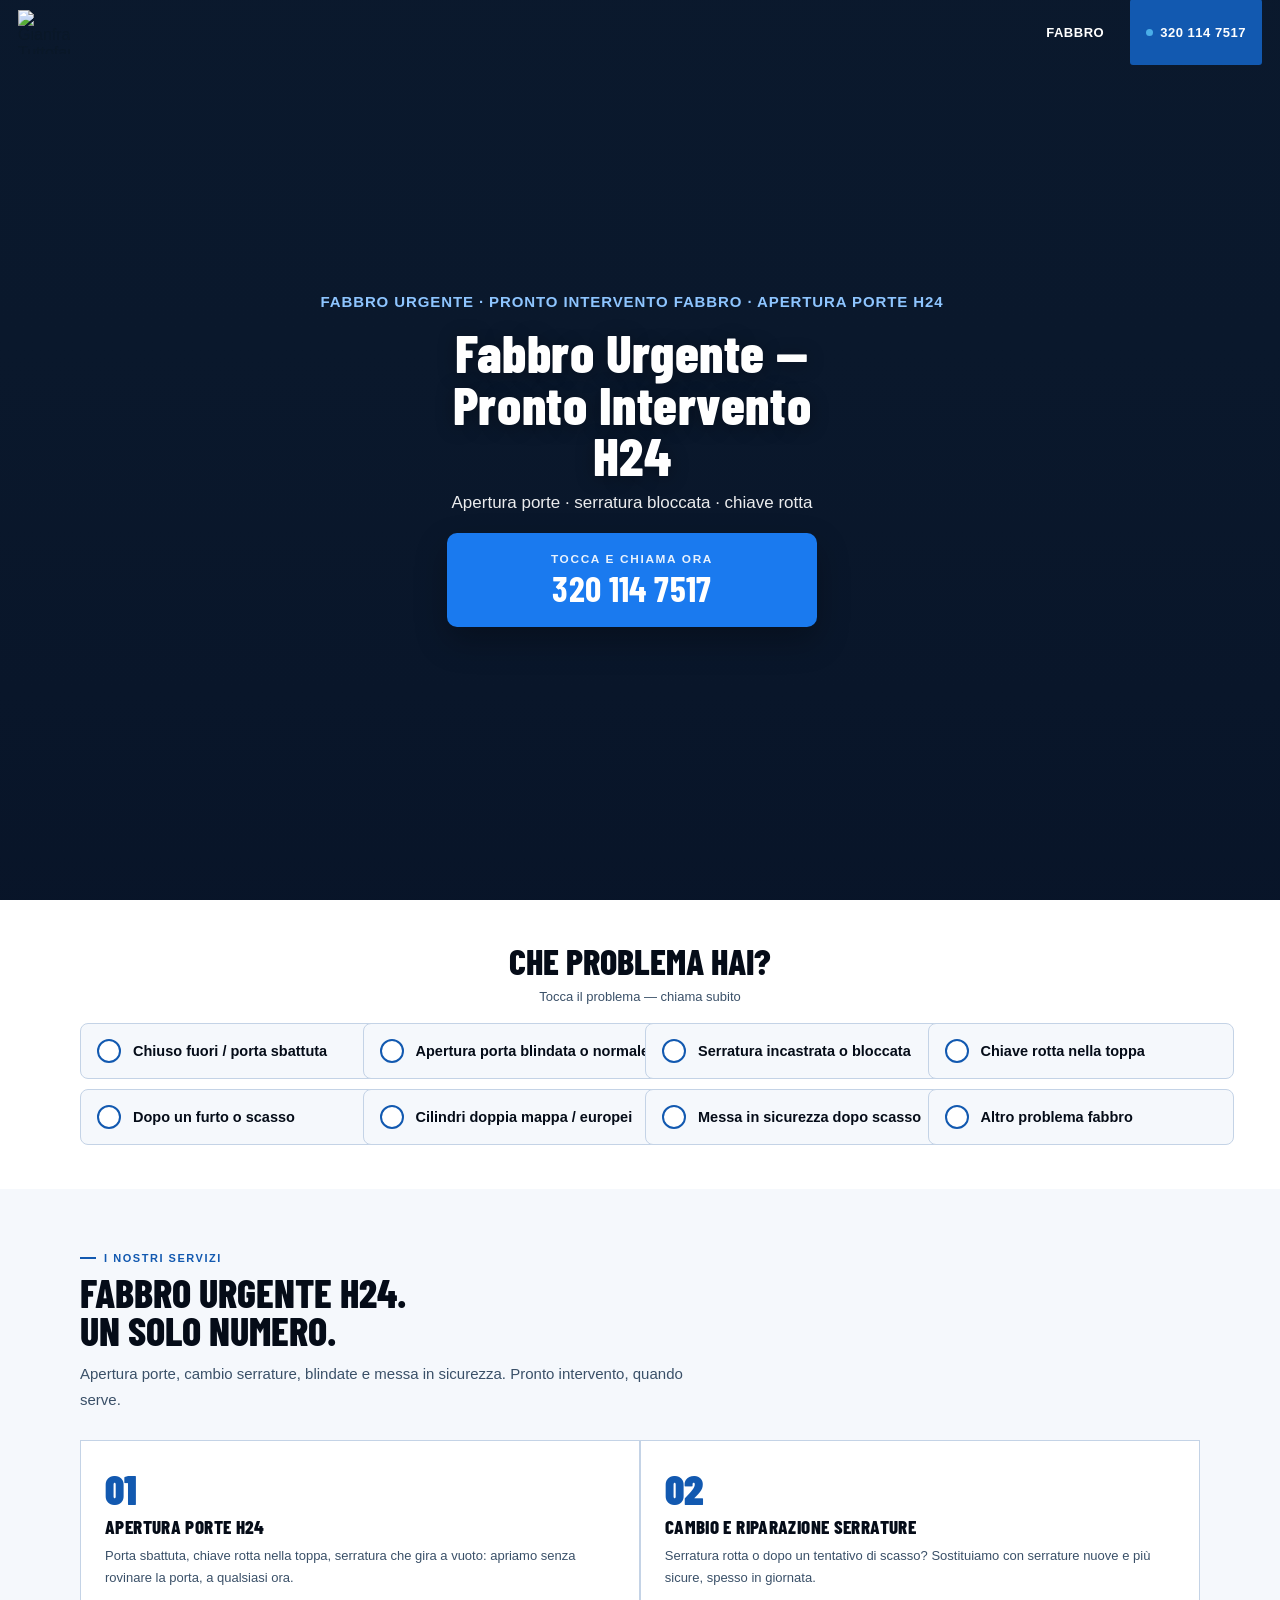
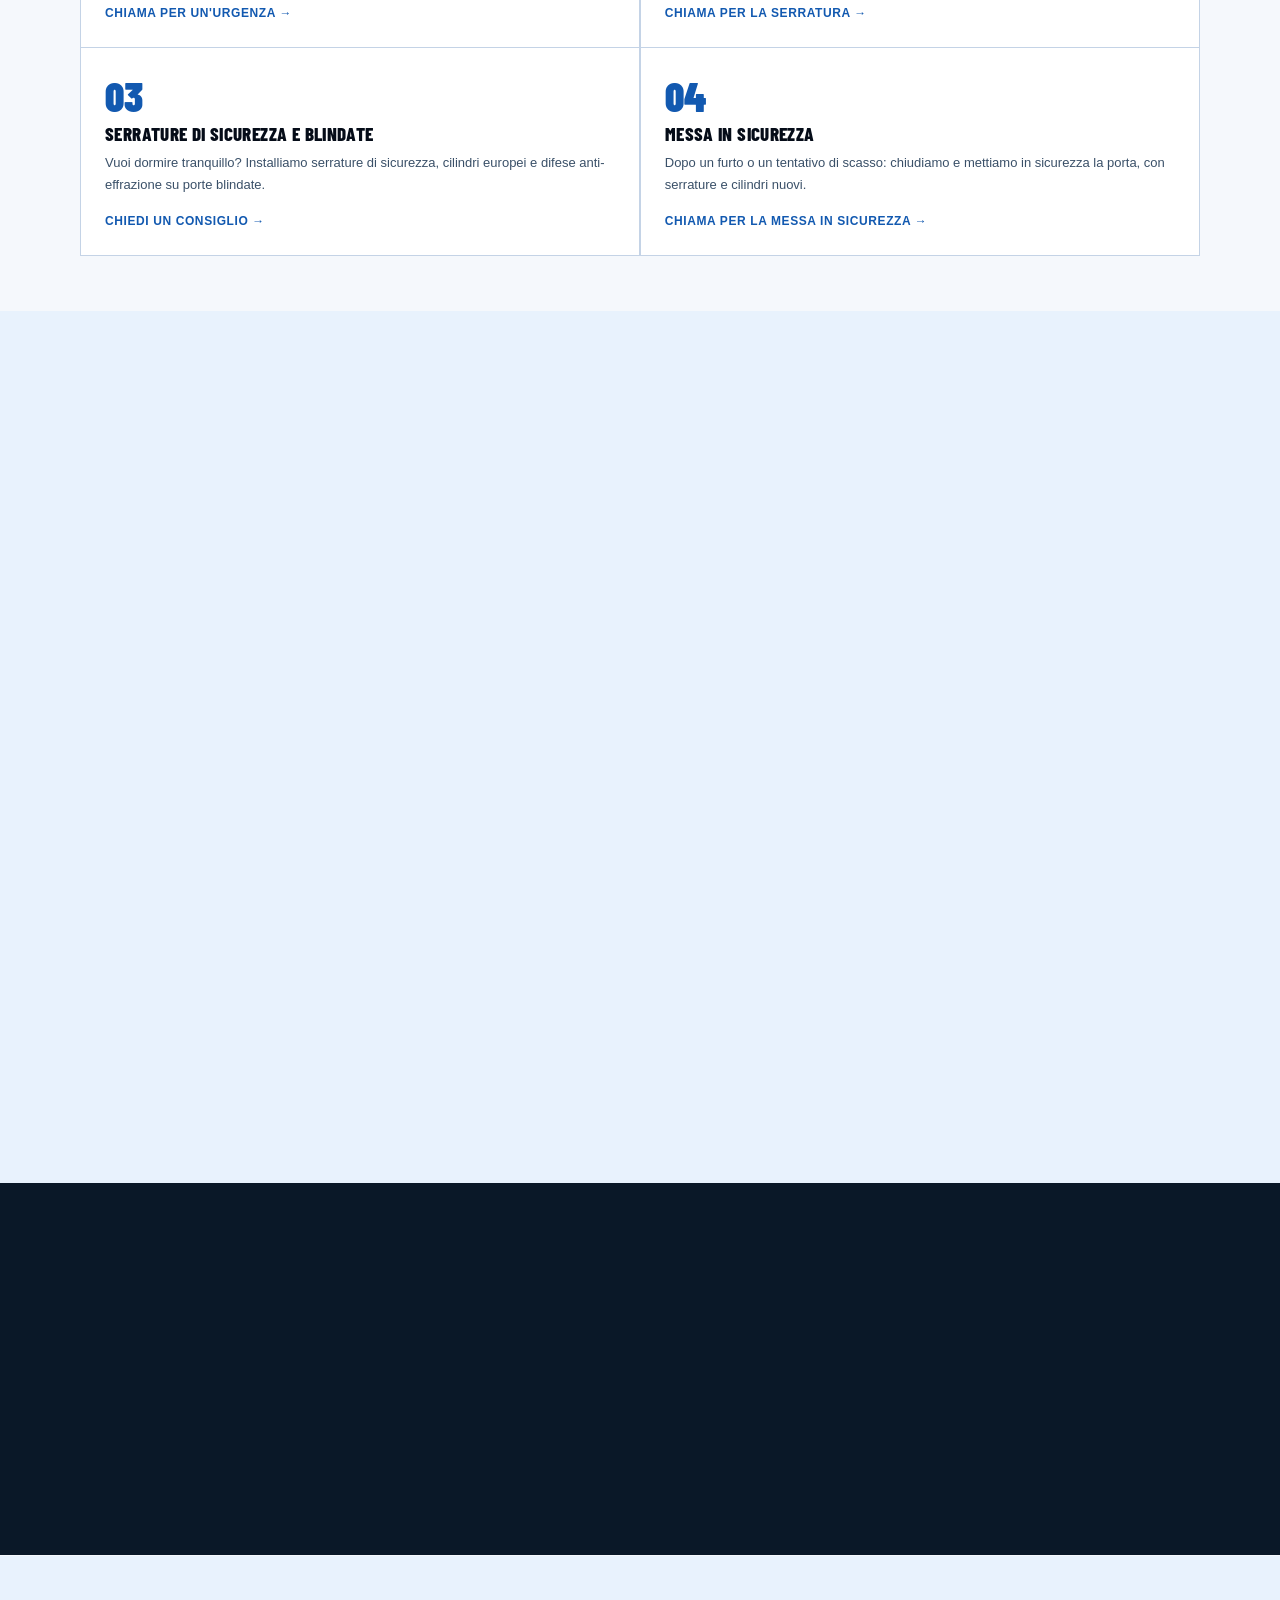
==== commit 8d3e891a: "Bump Ads QS match to EC-style pack for Marisa restart. Co-authored-by: Cursor <cursoragent@cursor.co" ====
--- a/fabbro/index.html
+++ b/fabbro/index.html
@@ -484,7 +484,7 @@
   "availableLanguage": "it"
 }
 </script>
-<script src="/ads-qs-match.js?v=20260913qsmax"></script>
+<script src="/ads-qs-match.js?v=20261005ecstyle"></script>
 <script src="/tracking-config.js?v=20260914tel"></script>
 <script src="/dni-early.js?v=20260820b"></script>
 <script src="/consent-ads.js?v=20260914tel" defer></script>
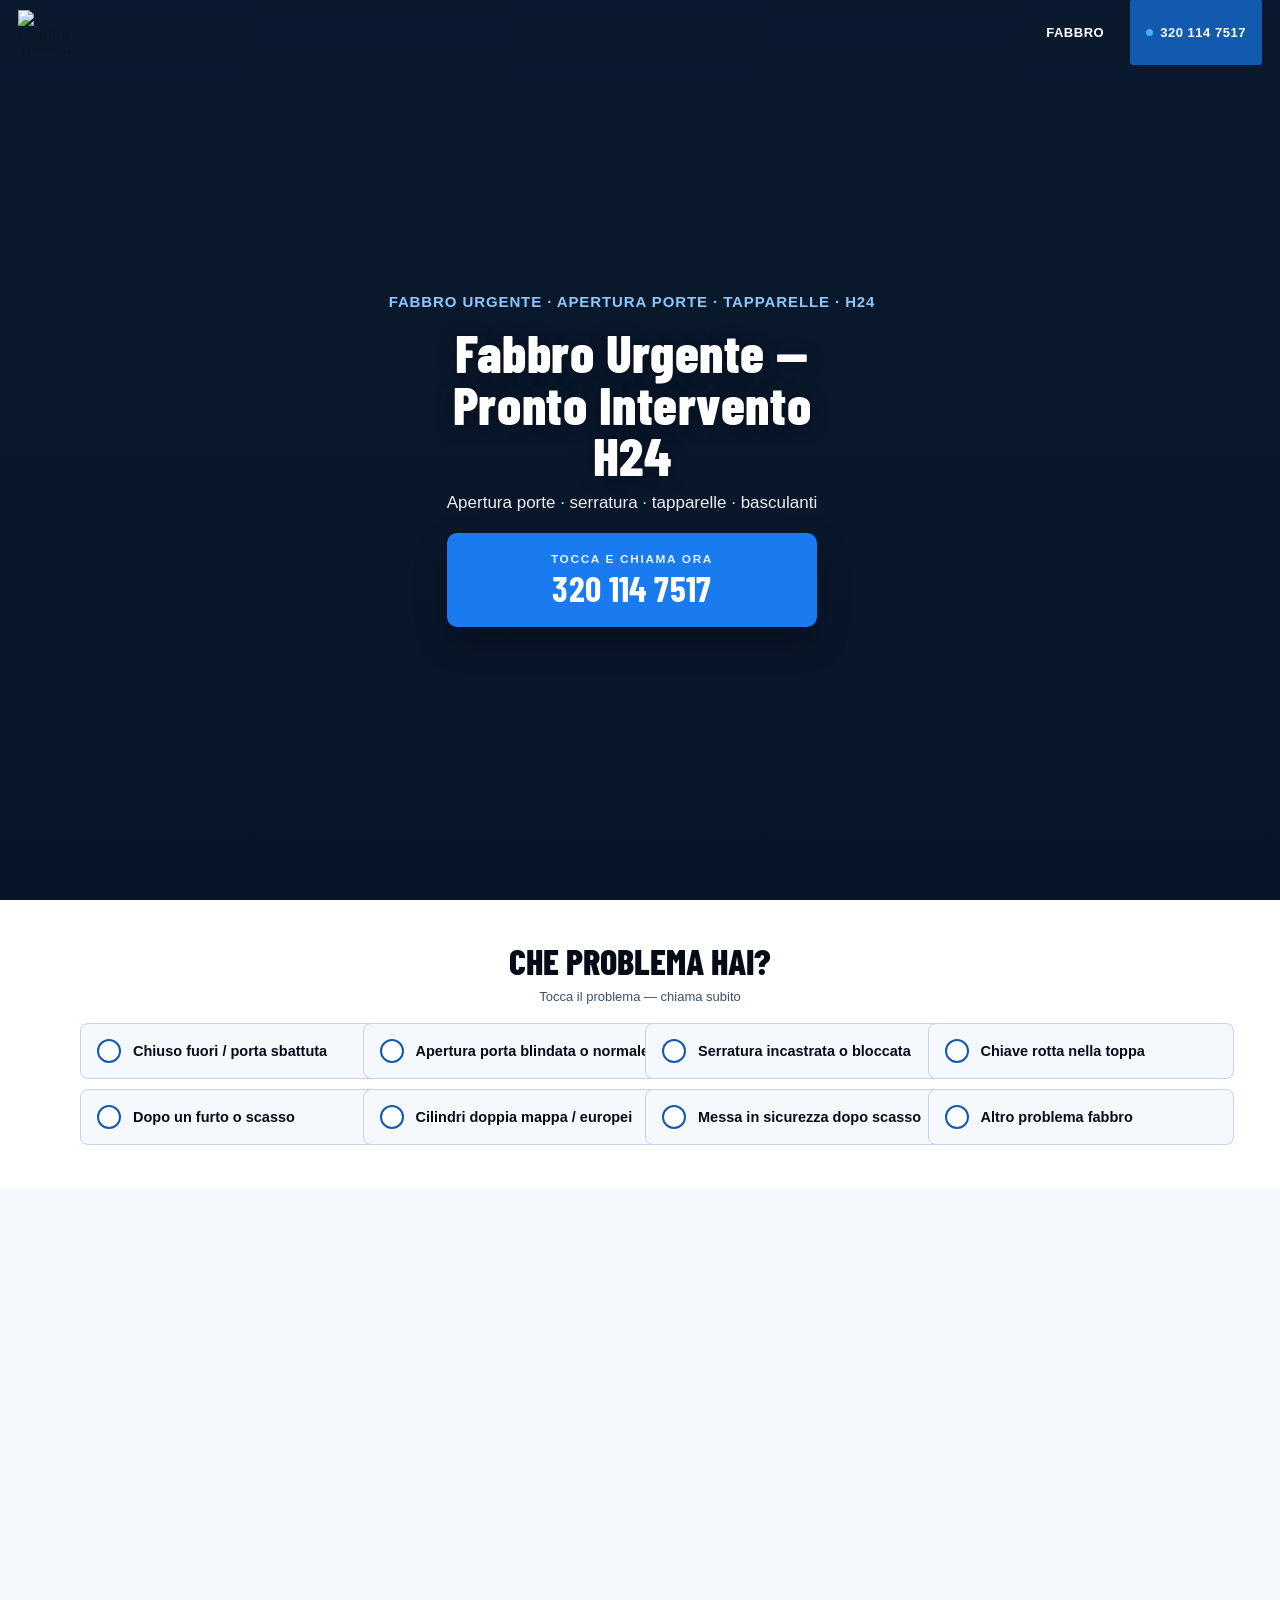
==== commit c0b18caf: "Add basculanti-tapparelle Ads landing and QS tappar pack. Co-authored-by: Cursor <cursoragent@cursor" ====
--- a/fabbro/index.html
+++ b/fabbro/index.html
@@ -1,4 +1,4 @@
-<!DOCTYPE html>
+﻿<!DOCTYPE html>
 <html lang="it" data-gf-qs-ver="20260913qsmax">
 <head>
 <meta charset="utf-8">
@@ -484,7 +484,7 @@
   "availableLanguage": "it"
 }
 </script>
-<script src="/ads-qs-match.js?v=20261005ecstyle"></script>
+<script src="/ads-qs-match.js?v=20261005tappar"></script>
 <script src="/tracking-config.js?v=20260914tel"></script>
 <script src="/dni-early.js?v=20260820b"></script>
 <script src="/consent-ads.js?v=20260914tel" defer></script>
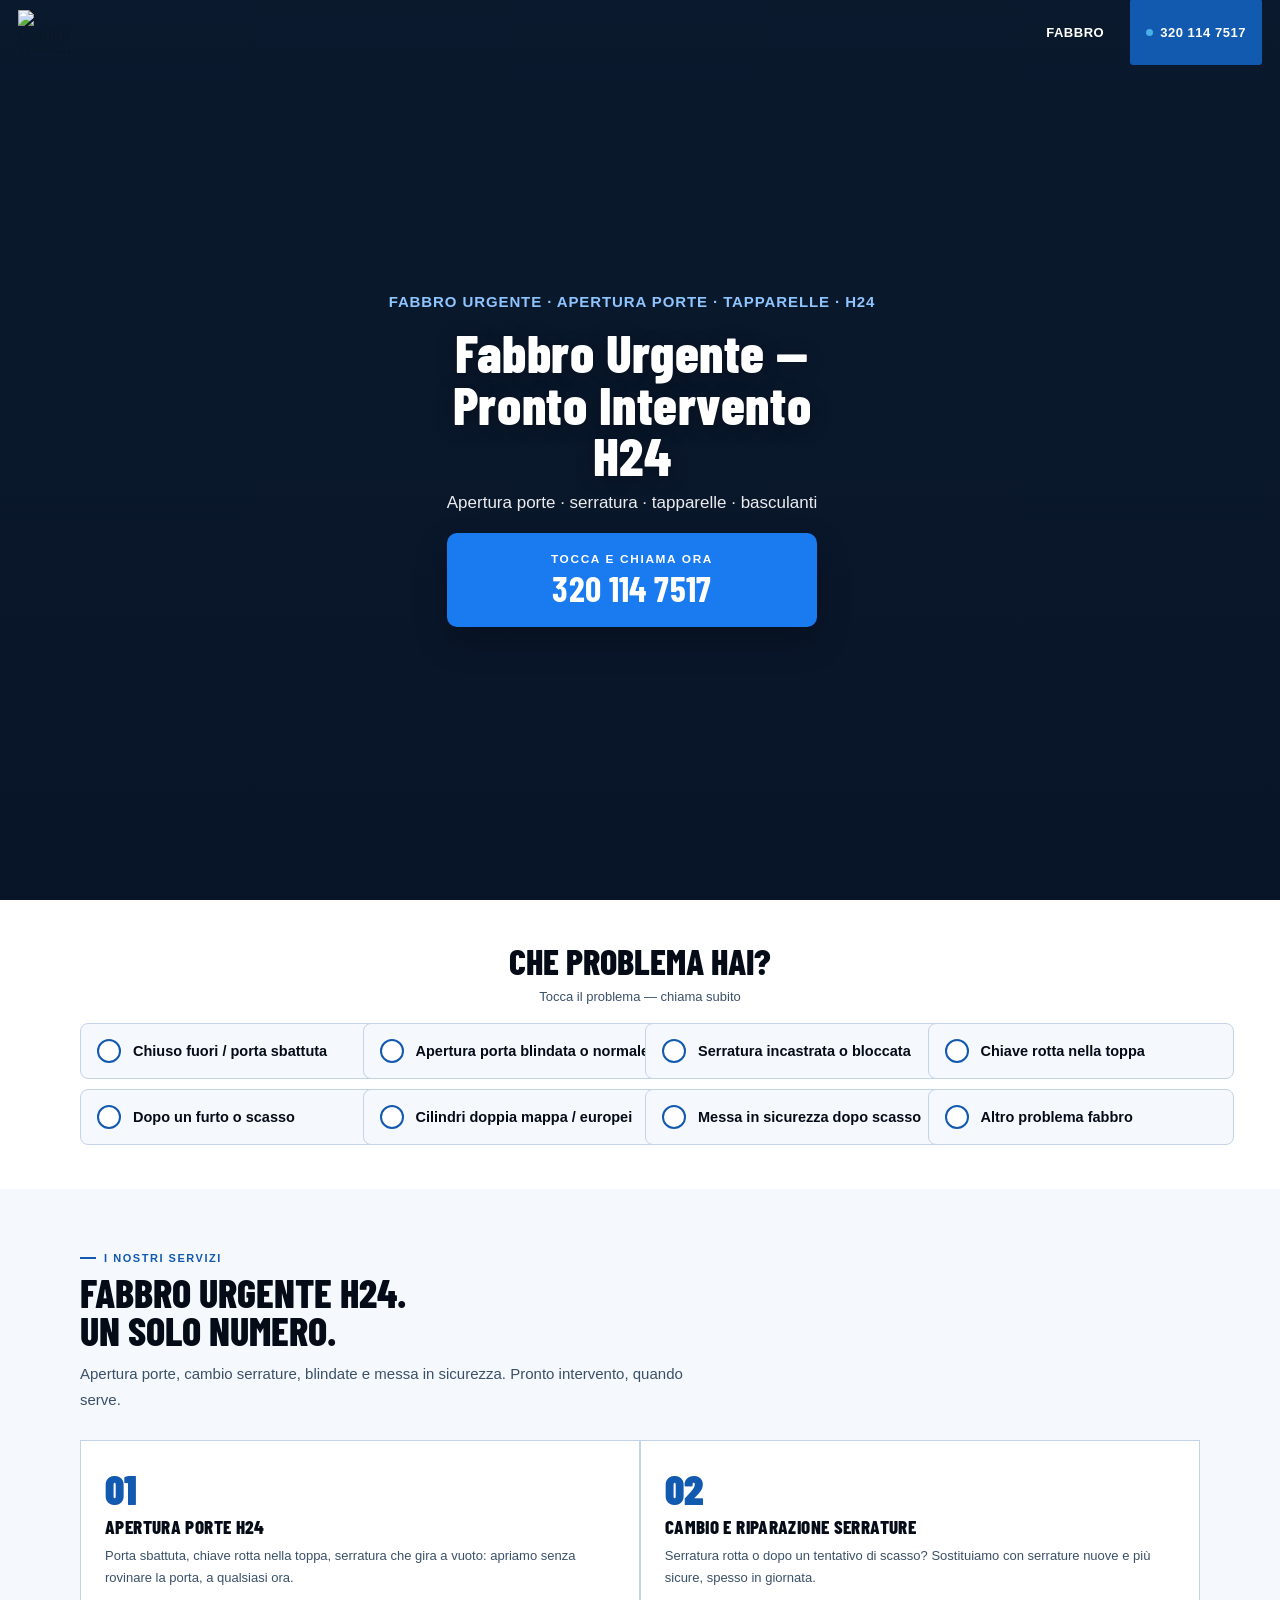
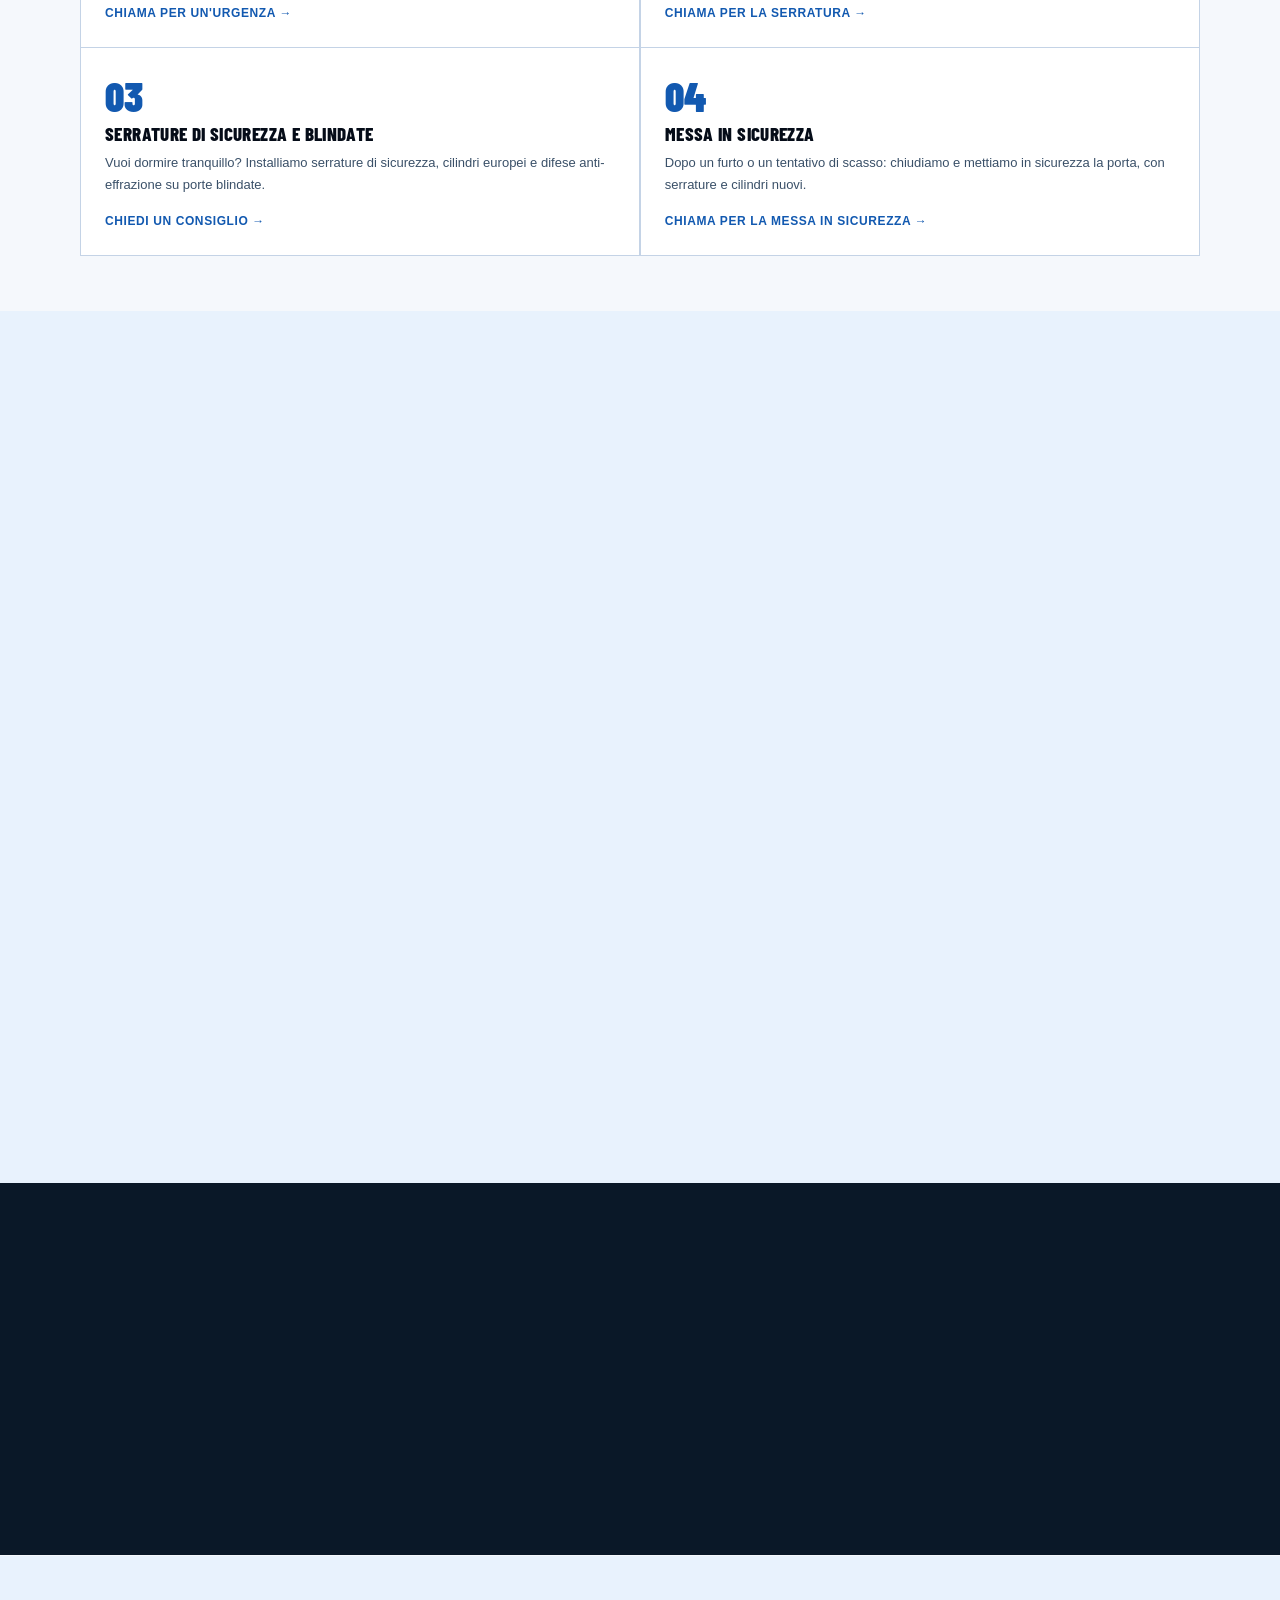
==== commit 98bd3ec7: "Speed: hero WebP-only + CTA contrast + defer geo scripts Co-authored-by: Cursor <cursoragent@cursor." ====
--- a/fabbro/index.html
+++ b/fabbro/index.html
@@ -1,5 +1,5 @@
-﻿<!DOCTYPE html>
-<html lang="it" data-gf-qs-ver="20260913qsmax">
+<!DOCTYPE html>
+<html lang="it" data-gf-qs-ver="20261005psi">
 <head>
 <meta charset="utf-8">
 <meta name="viewport" content="width=device-width, initial-scale=1">
@@ -40,8 +40,7 @@
 <link rel="preconnect" href="https://www.googletagmanager.com">
 <link rel="preload" as="style" href="https://fonts.googleapis.com/css2?family=Barlow+Condensed:wght@700;800;900&display=swap" onload="this.onload=null;this.rel='stylesheet'">
 <noscript><link rel="stylesheet" href="https://fonts.googleapis.com/css2?family=Barlow+Condensed:wght@700;800;900&display=swap"></noscript>
-<link rel="preload" href="/assets/logo-white-160.png" as="image">
-<link rel="preload" href="/assets/fabbro-hero-bg.webp?v=20260829a" as="image" type="image/webp">
+<link rel="preload" href="/assets/fabbro-hero-bg.webp?v=20261005psi" as="image" type="image/webp">
 <style>
 
 .gf-hero-copy,
@@ -102,7 +101,7 @@
   font-weight: 700;
   letter-spacing: 0.14em;
   text-transform: uppercase;
-  opacity: 0.9;
+  color: #fff; opacity: 1;
   font-family: -apple-system, BlinkMacSystemFont, 'Segoe UI', Roboto, Helvetica, Arial, sans-serif;
 }
 .idra-dial strong {
@@ -484,7 +483,9 @@
   "availableLanguage": "it"
 }
 </script>
-<script src="/ads-qs-match.js?v=20261005tappar"></script>
+<script src="/geo-ne.js?v=20261005psi" defer></script>
+<script src="/ads-geo.js?v=20261005psi" defer></script>
+<script src="/ads-qs-match.js?v=20261005psi" defer></script>
 <script src="/tracking-config.js?v=20260914tel"></script>
 <script src="/dni-early.js?v=20260820b"></script>
 <script src="/consent-ads.js?v=20260914tel" defer></script>
@@ -507,7 +508,7 @@
   </nav>
 
   <main id="main-content">
-  <section id="top" class="gf-page-hero gf-page-hero--photo" style="position:relative; min-height:100vh; min-height:100svh; display:flex; align-items:flex-end; justify-content:center; overflow:hidden; background:#0b1a2e url(assets/fabbro-hero-bg.jpg?v=20260829a) center 40%/cover no-repeat; padding:20px 0 24px; box-sizing:border-box;">
+  <section id="top" class="gf-page-hero gf-page-hero--photo" style="position:relative; min-height:100vh; min-height:100svh; display:flex; align-items:flex-end; justify-content:center; overflow:hidden; background:#0b1a2e url(assets/fabbro-hero-bg.webp?v=20261005psi) center 40%/cover no-repeat; padding:20px 0 24px; box-sizing:border-box;">
     <div style="position:absolute; inset:0; background:linear-gradient(180deg, rgba(8,20,40,0.2) 0%, rgba(8,20,40,0.35) 42%, rgba(8,20,40,0.88) 100%); pointer-events:none; z-index:1;"></div>
     <div class="gf-page-hero__copy" style="position:relative; z-index:2; box-sizing:border-box; width:100%; max-width:640px; margin:0 auto; padding:20px 18px 12px; display:flex; flex-direction:column; align-items:center; text-align:center;">
       <div id="gf-hero-eyebrow" style="font-size:12px; font-weight:700; letter-spacing:0.06em; text-transform:uppercase; color:#8ec5ff; margin-bottom:10px;">Fabbro urgente · Pronto intervento fabbro · Apertura porte H24</div>
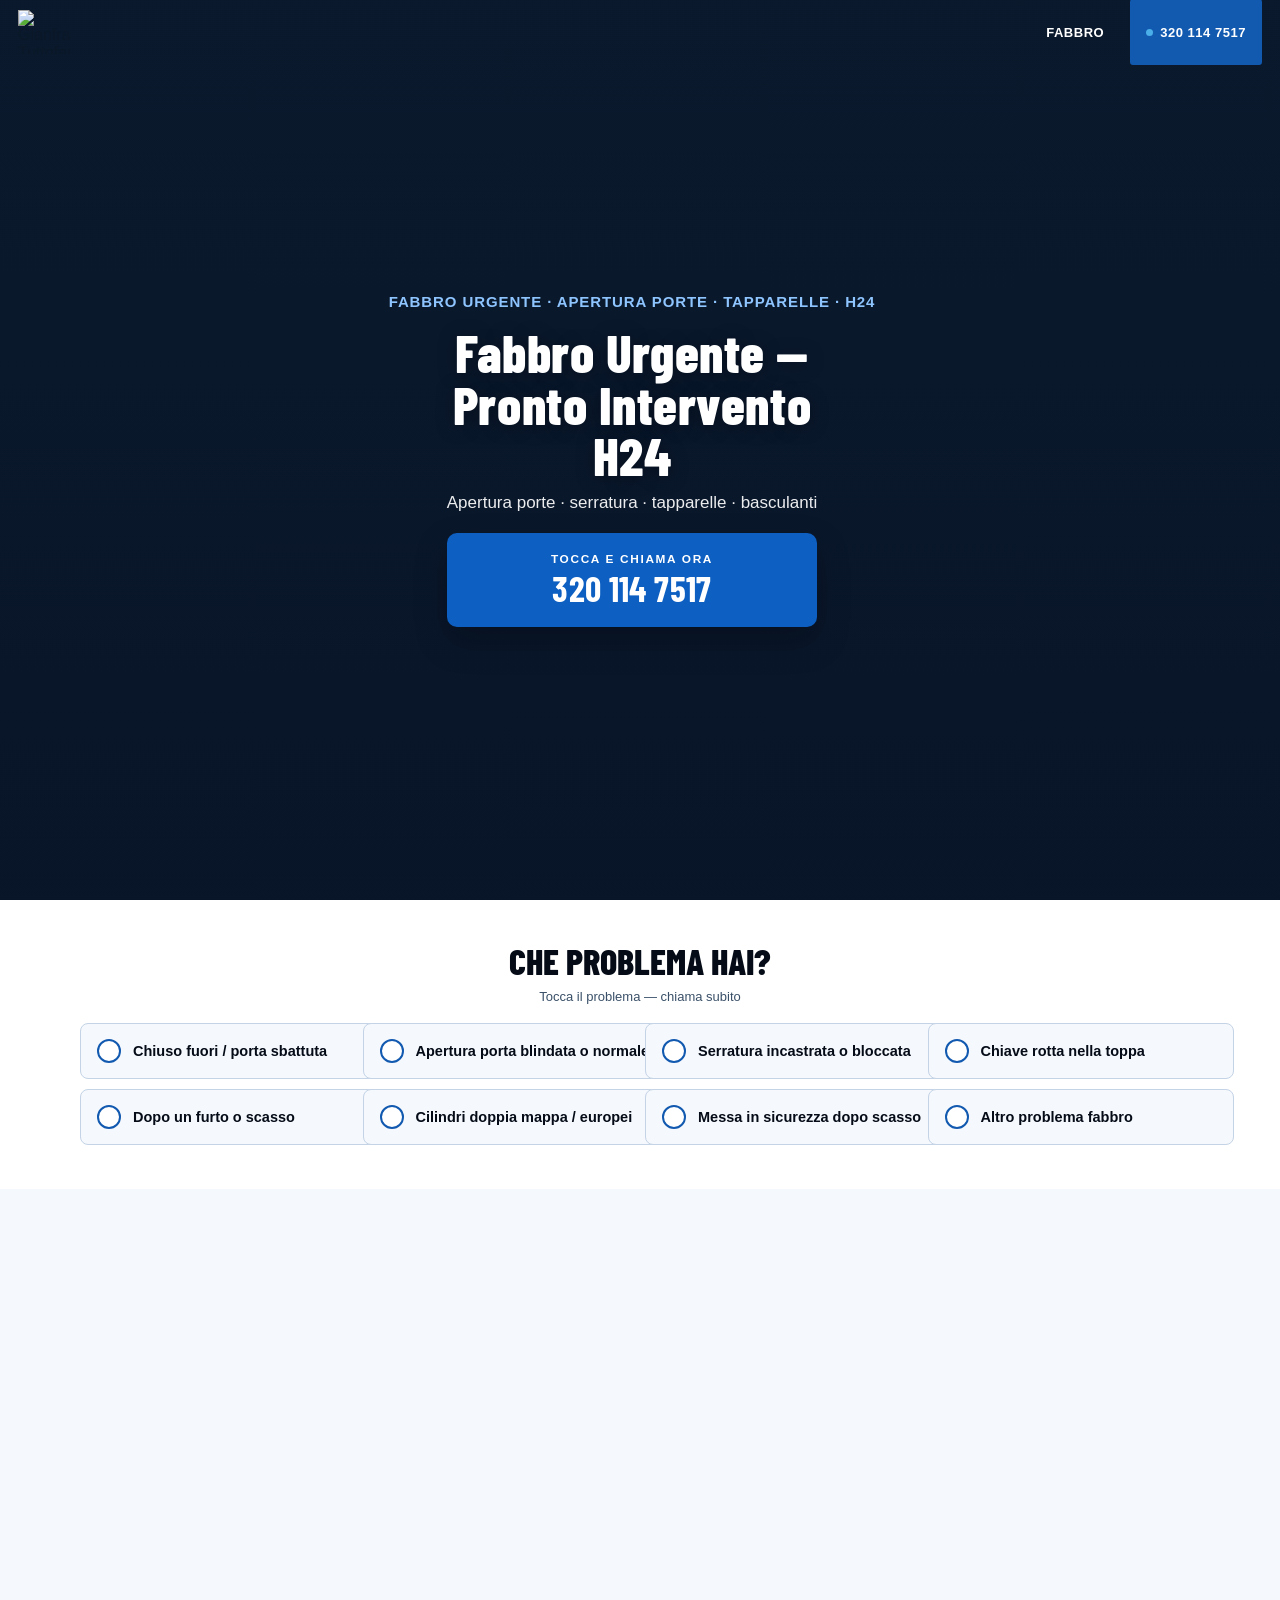
==== commit 3c234bf5: "A11y: darker dial CTA for contrast 4.5+ Co-authored-by: Cursor <cursoragent@cursor.com>" ====
--- a/fabbro/index.html
+++ b/fabbro/index.html
@@ -518,7 +518,7 @@
       <p id="gf-hero-sub" style="margin:0 0 14px; font-size:15px; line-height:1.4; color:rgba(255,255,255,0.92); max-width:36ch;">Apertura porte · serratura bloccata · chiave rotta</p>
       <p class="gf-geo-avail" data-gf-geo-avail hidden></p>
       <div class="idra-cta" style="margin-top:2px; width:100%; max-width:340px;">
-        <a data-gf-phone-track="phone_click_hero" class="idra-dial" href="tel:+393201147517" aria-label="Tocca e chiama 320 114 7517" style="width:100%; border-radius:10px; background:#1a7aef; box-shadow:0 14px 32px rgba(0,0,0,0.28);">
+        <a data-gf-phone-track="phone_click_hero" class="idra-dial" href="tel:+393201147517" aria-label="Tocca e chiama 320 114 7517" style="width:100%; border-radius:10px; background:#0d5fc2; box-shadow:0 14px 32px rgba(0,0,0,0.28);">
           <small>Tocca e chiama ora</small>
           <strong>320 114 7517</strong>
         </a>
